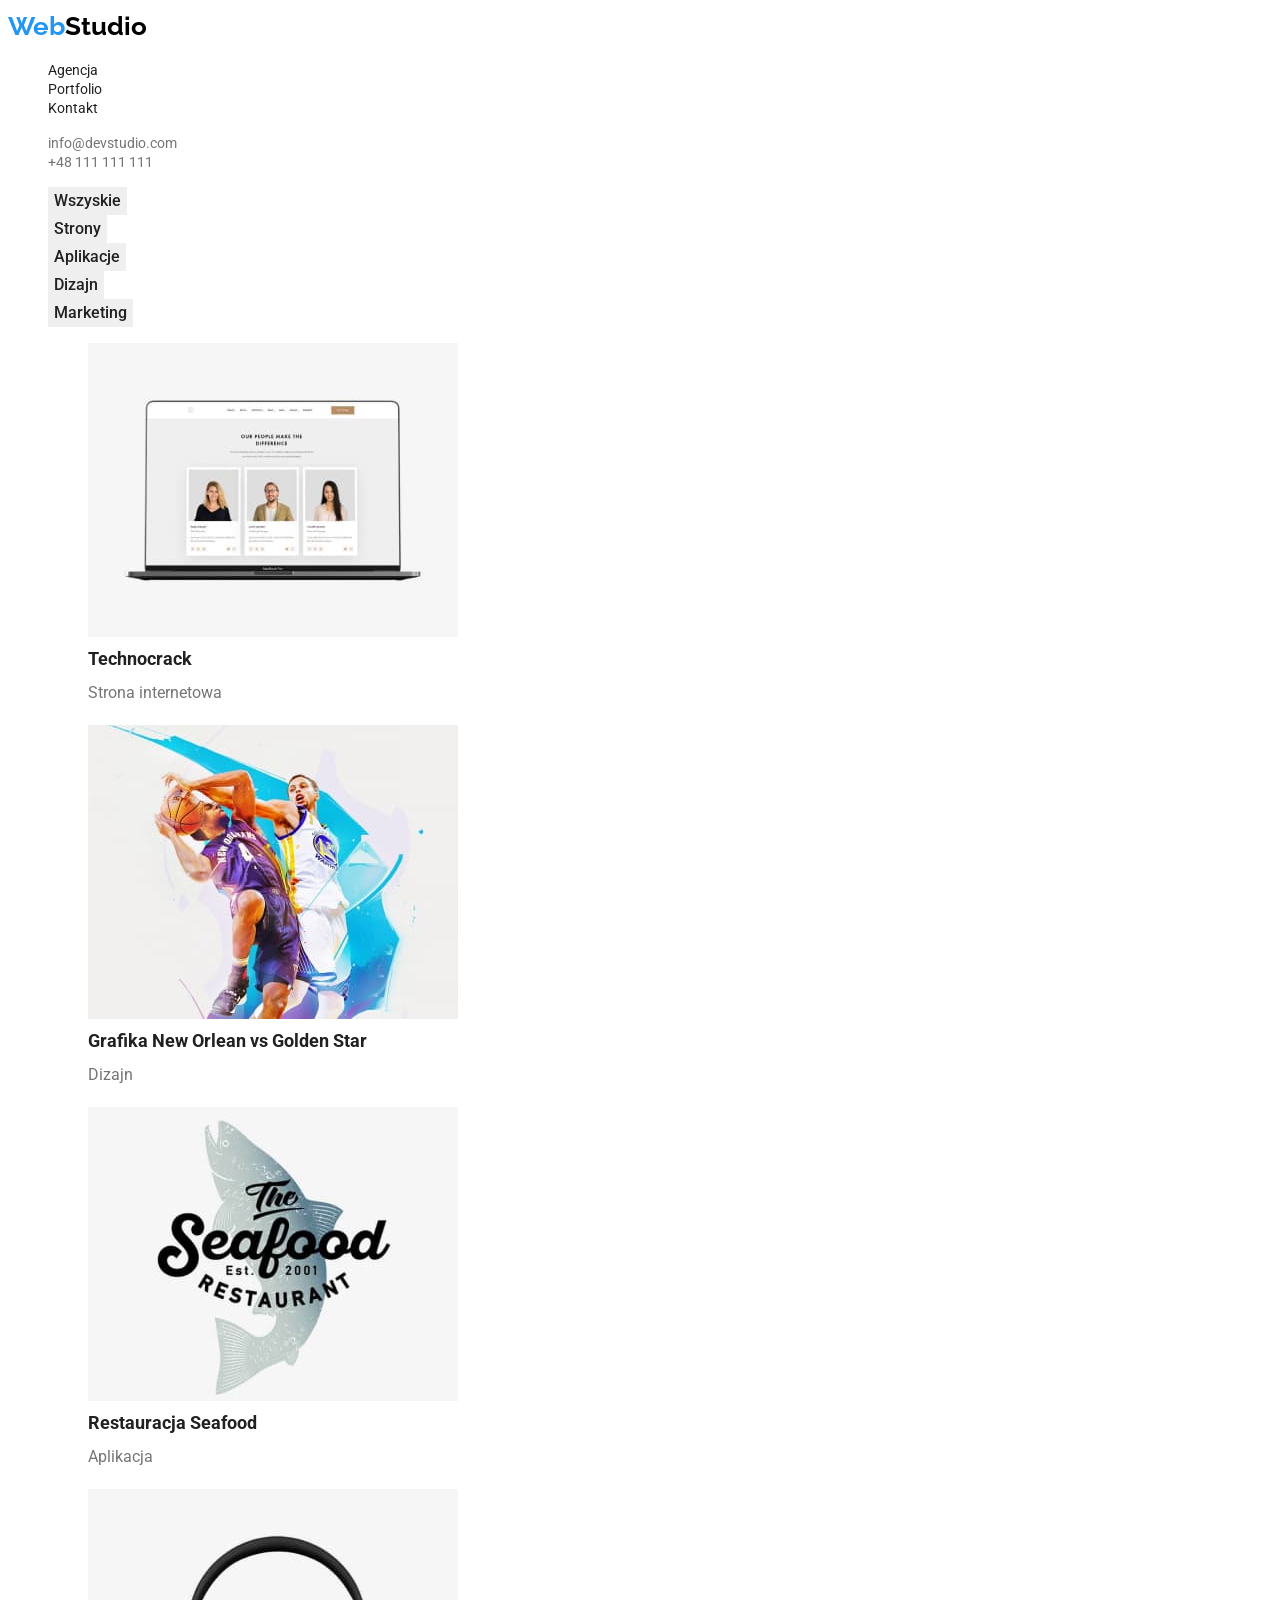
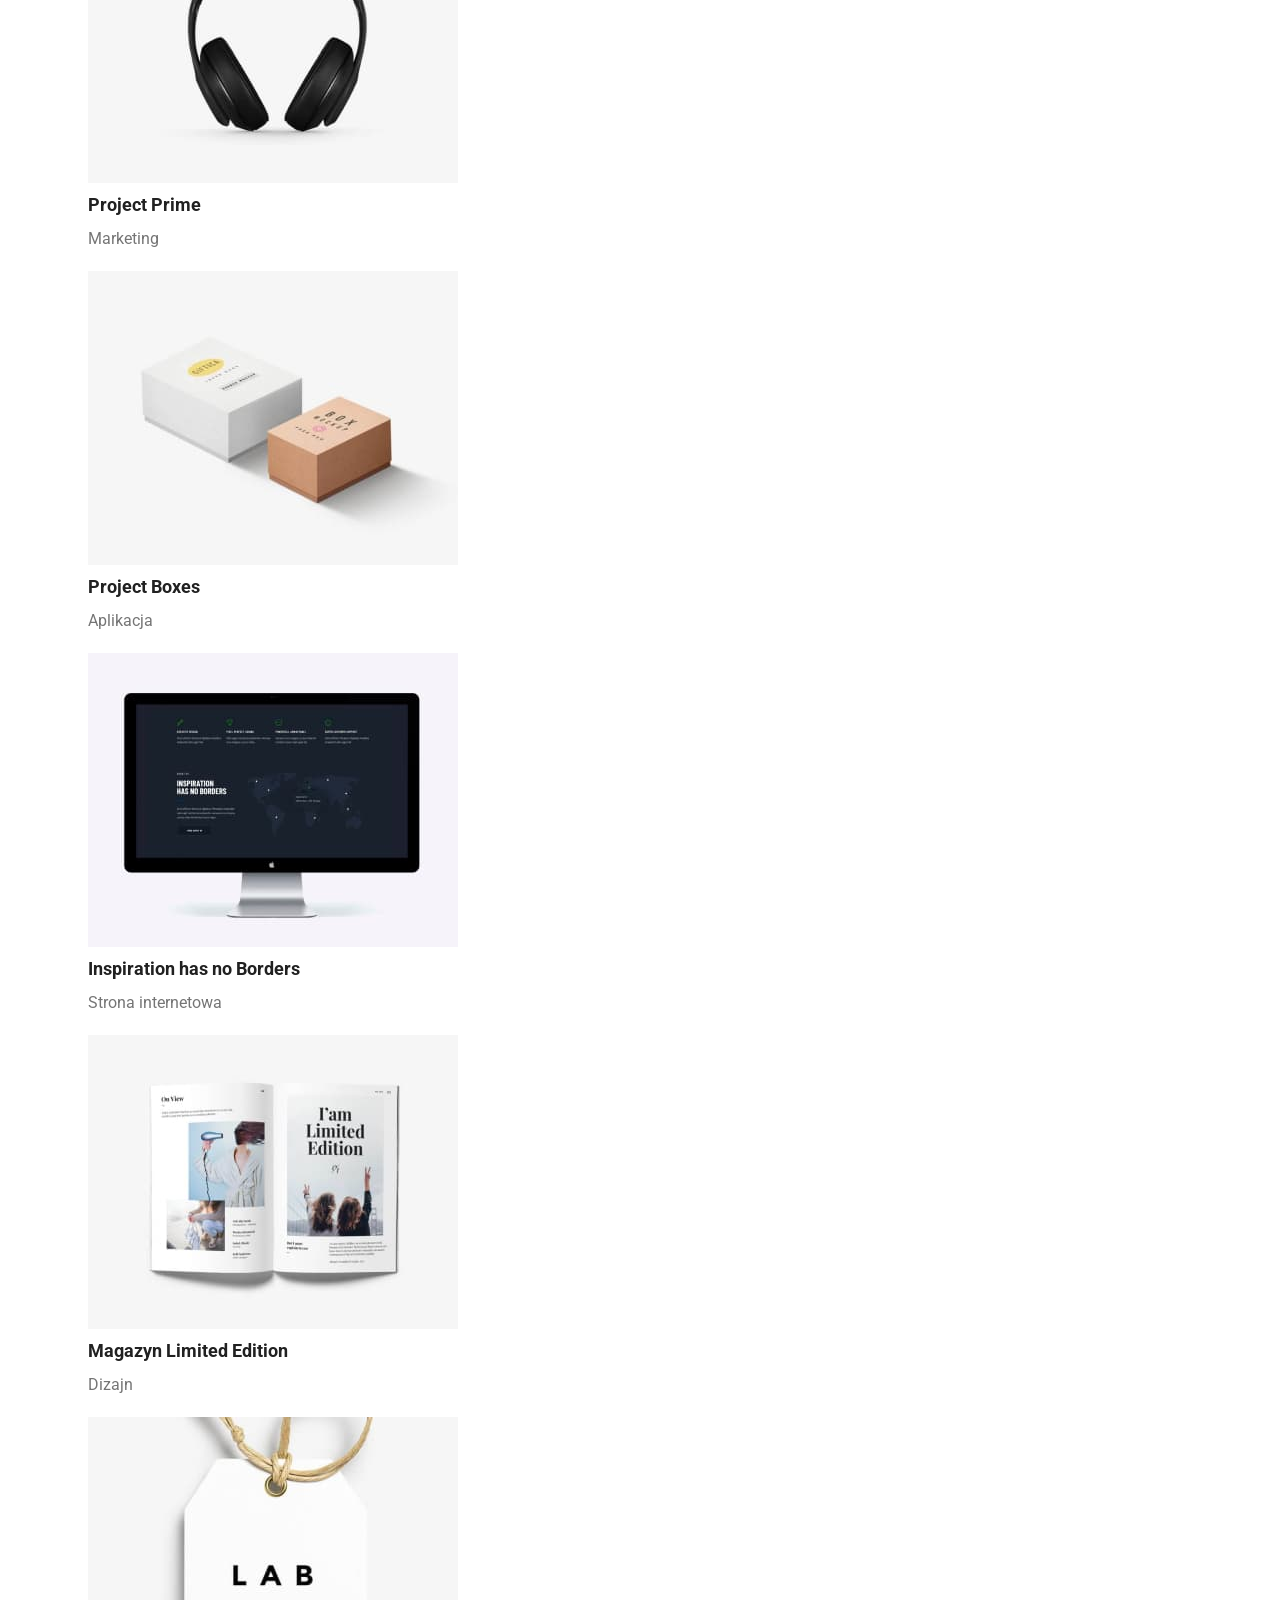
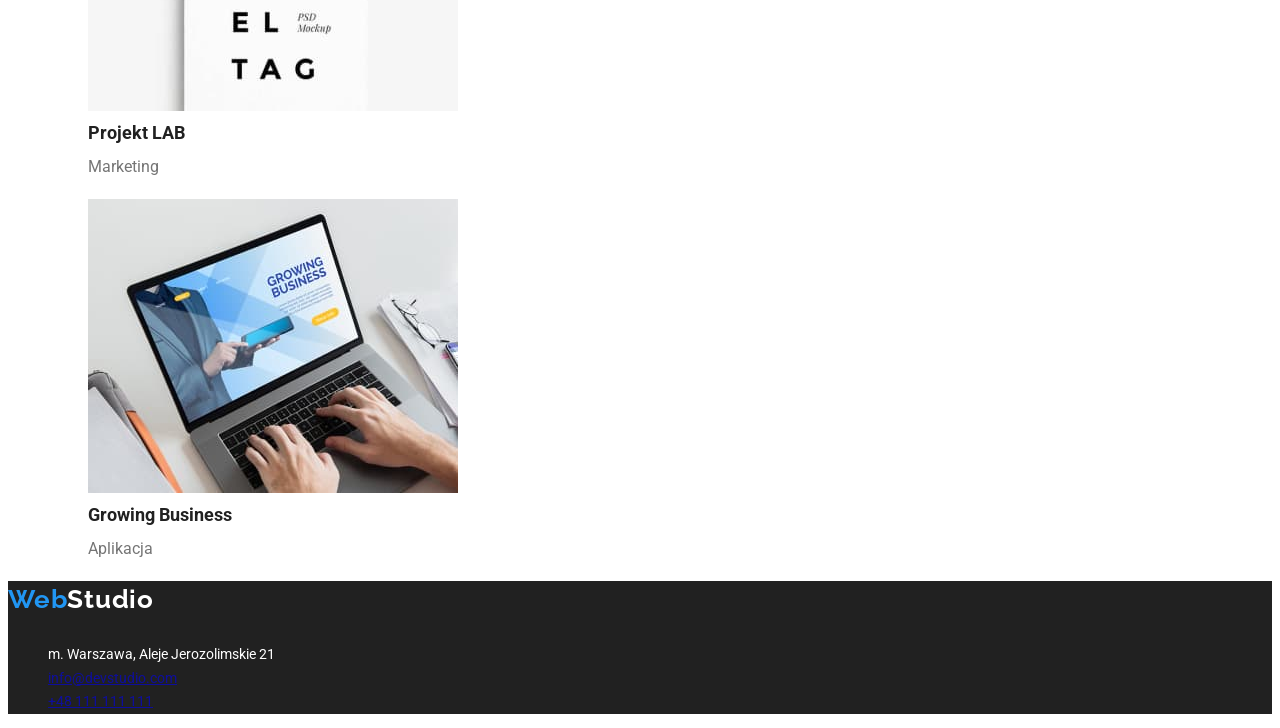
==== portfolio.html @ 60b4b353 "Reload13 link style.css" ====
<!DOCTYPE html>
<html lang="en">
<head>
    <meta charset="UTF-8">
    <meta http-equiv="X-UA-Compatible" content="IE=edge">
    <meta name="viewport" content="width=device-width, initial-scale=1.0">
    <title>Portfolio</title>
    <link rel="preconnect" href="https://fonts.googleapis.com" />
    <link rel="preconnect" href="https://fonts.gstatic.com" crossorigin />
    <link href="https://fonts.googleapis.com/css2?family=Raleway:wght@700&family=Roboto:wght@400;500;700;900&display=swap"
        rel="stylesheet"/>
    <link rel="stylesheet" href="css/styles.css" />
</head>
<body>
<header>
<a class="logo" href="/"><span class="web">Web</span>Studio</a>
<nav>
    <ul class="list">
        <li><a href="/index.html" class="navi">Agencja</a></li>
        <li><a href="/portfolio.html" class="navi">Portfolio</a></li>
        <li><a href="/kontakt" class="navi">Kontakt</a></li>
    </ul>
</nav>

<div>
    <ul class="list">
        <li><a class="contact" href="mailto:info@dvstudio.com">info@devstudio.com</a></li>
        <li><a class="contact" href="tel:+48111111111"> +48 111 111 111</a></li>
    </ul>
</div>
</header>
   

<main>

<ul class="list">
<li><button class="menu-button">Wszyskie</button></li>
<li><button class="menu-button">Strony</button></li>
<li><button class="menu-button">Aplikacje</button></li>
<li><button class="menu-button">Dizajn</button></li>
<li><button class="menu-button">Marketing</button></li>
</ul>

<ul class="list">
    <li>
<figure><img src="./images/website.jpg" alt="Technocrack" width="370" height="294" /><figcaption>
    <strong class="image-description">Technocrack</strong><br><span class="function">Strona internetowa</span>
</figcaption>
</figure>
</li>

<li>
    <figure><img src="./images/dizajn.jpg" alt="Grafika New Orlean vs Golden Star" width="370" height="294" />
        <figcaption>
            <strong class="image-description">Grafika New Orlean vs Golden Star</strong><br><span class="function">Dizajn</span>
        </figcaption>
    </figure>
    </li>

    <li>
        <figure><img src="./images/seafood.jpg" alt="Restauracja Seafood" width="370" height="294" />
        <figcaption>
            <strong class="image-description">Restauracja Seafood</strong><br><span
                class="function">Aplikacja</span>
        </figcaption>
        </figure>
    </li>


    <li>
        <figure><img src="./images/headphones.jpg" alt="Project Prime" width="370" height="294" />
            <figcaption>
                <strong class="image-description">Project Prime</strong><br><span class="function">Marketing</span>
            </figcaption>
        </figure>
    </li>

    <li>
        <figure><img src="./images/boxes.jpg" alt="Project Boxes" width="370" height="294" />
            <figcaption>
                <strong class="image-description">Project Boxes</strong><br><span class="function">Aplikacja</span>
            </figcaption>
        </figure>
    </li>

    <li>
        <figure><img src="./images/monitor.jpg" alt="Inspiration has no Borders" width="370" height="294" />
            <figcaption>
                <strong class="image-description">Inspiration has no Borders</strong><br><span class="function">Strona internetowa</span>
            </figcaption>
        </figure>
    </li>

    <li>
        <figure><img src="./images/book.jpg" alt="Magazyn Limited Edition" width="370" height="294" />
        <figcaption>
            <strong class="image-description">Magazyn Limited Edition</strong><br><span
                class="function">Dizajn</span>
        </figcaption>
        </figure>
    </li>

    <li>
        <figure><img src="./images/label.jpg" alt="Projekt LAB" width="370" height="294" />
            <figcaption>
                <strong class="image-description">Projekt LAB</strong><br><span
                    class="function">Marketing</span>
            </figcaption>
        </figure>
    </li>

    <li>
        <figure><img src="./images/business.jpg" alt="Growing Business" width="370" height="294" />
            <figcaption>
                <strong class="image-description">Growing Business</strong><br><span class="function">Aplikacja</span>

            </figcaption>
        </figure>
    </li>
</ul>
</main>

<footer class="footer">
    <a class="footer-logo" href="/"><span class="web">Web</span>Studio</a>
    <address class="address">
        <ul class="contact-list">
            <li><span class="warsow">m. Warszawa, Aleje Jerozolimskie 21</span></li>
            <li class="contact-link"><a href="mailto:info@devstudio.com">info@devstudio.com</a></li>
            <li class="contact-link"><a href="tel:+48111111111">+48 111 111 111</a></li>
        </ul>
    </address>
</footer>
</body>
</html>
---- css/styles.css ----
:root {
--background-color: #FFFFFF;
--color: #212121;
--hover-color: #2196f3;
}

body {
background-color: var(--background-color);
font-family: 'Raleway', sans-serif;
font-family: 'Roboto', sans-serif;
color: var(--color);
}

.logo {font-family: 'Raleway', sans-serif;
font-weight: 700;
text-decoration: none;
color: #000000;
font-size: 26px;
line-height: 1.4;
}

.web {
  color: var(--hover-color);
}

.list {
  list-style-type: none;
}

.navi {
  text-decoration: none;
  color: var(--color);
  font-size: 14px;
  line-height: 1.17;
}

.navi:hover {
  color: var(--hover-color);
}
.navi:focus {
  color: var(--hover-color);
}
.contact {
  text-decoration: none;
  color:#757575;
  font-size: 14px;
  line-height: 1.17;
}

.contact:hover,
.contact:focus {
  color: var(--hover-color);
}

.box {
  background-color: #2F303A;
  }
.header-text {
  font-weight: 900;
  color:#FFFFFF;
  line-height: 60px;
  font-size: 44px;

}
.main-button {
  background-color: #2196f3;
  color: #FFFFFF;
  font-weight: 700;
  font-size: 16px;
  line-height: 1.87;
  cursor: pointer;
  font-family: 'Roboto', sans-serif;
  border: none;
}
.main-buttion:hover {
background-color: #e5e5e5;
color: var(--hover-color);
}
.person-name {
  color: var(--color);
  font-size: 16px;
  font-weight: 500;
  line-height: 1.17;
}
.function {
  color: #757575;
  font-size: 16px;
  line-height: 2;
}

.text {
font-size: 14px;
color: #757575;
line-height: 24px;

}
.size-small {
  font-weight: 700;
  font-size: 14px;
  line-height: 16px;
  text-transform: uppercase;
}
.size-medium {
  font-weight: 700;
  color: var(--color);
  font-size: 36px;
  line-height: 1.17;
}
.team {
  background-color: #F5F4FA;
}
.footer {
  background-color: #212121;
  color: #FFFFFF;
  text-decoration: none;
}
.footer-logo {
    font-family: 'Raleway', sans-serif;
    font-weight: 700;
    text-decoration: none;
    color: var(--white);
    font-size: 26px;
    line-height: 1.4;
    letter-spacing: 0.03em;
    margin-bottom: 20px;
}
.address {
  font-style: inherit;
  padding-top: 11px;
  letter-spacing: 0, 03em;
  line-height: 24px;
}

.warsow {
  font-style: normal;
}

.menu-button {
    font-family: 'Roboto', sans-serif;
    font-style: normal;
    font-weight: 500;
    font-size: 16px;
    line-height: 26px;
    border: none;
    cursor: pointer;
    color:#212121;
    background-color: E5E5E5;
}

.menu-button:hover,
.menu-button:focus {
  background-color: #2196f3;
  color:#FFFFFF;
  border: none;
}


.contact-link {
  text-decoration: none;
  font-family: 'Roboto', sans-serif;
  font-style: normal;
  color: #FFFFFF;
  filter: opacity(60%)
}

.contact-link:hover,
.contact-link:focus {
  color: var(--hover-color);
}

.contact-list {
  list-style-type: none;
  font-size: 14px;
  line-height: 1.7;
}
.image-description {
  font-size: 18px;
  font-weight: 700;
  color: var(--color);
  line-height: 2;
}
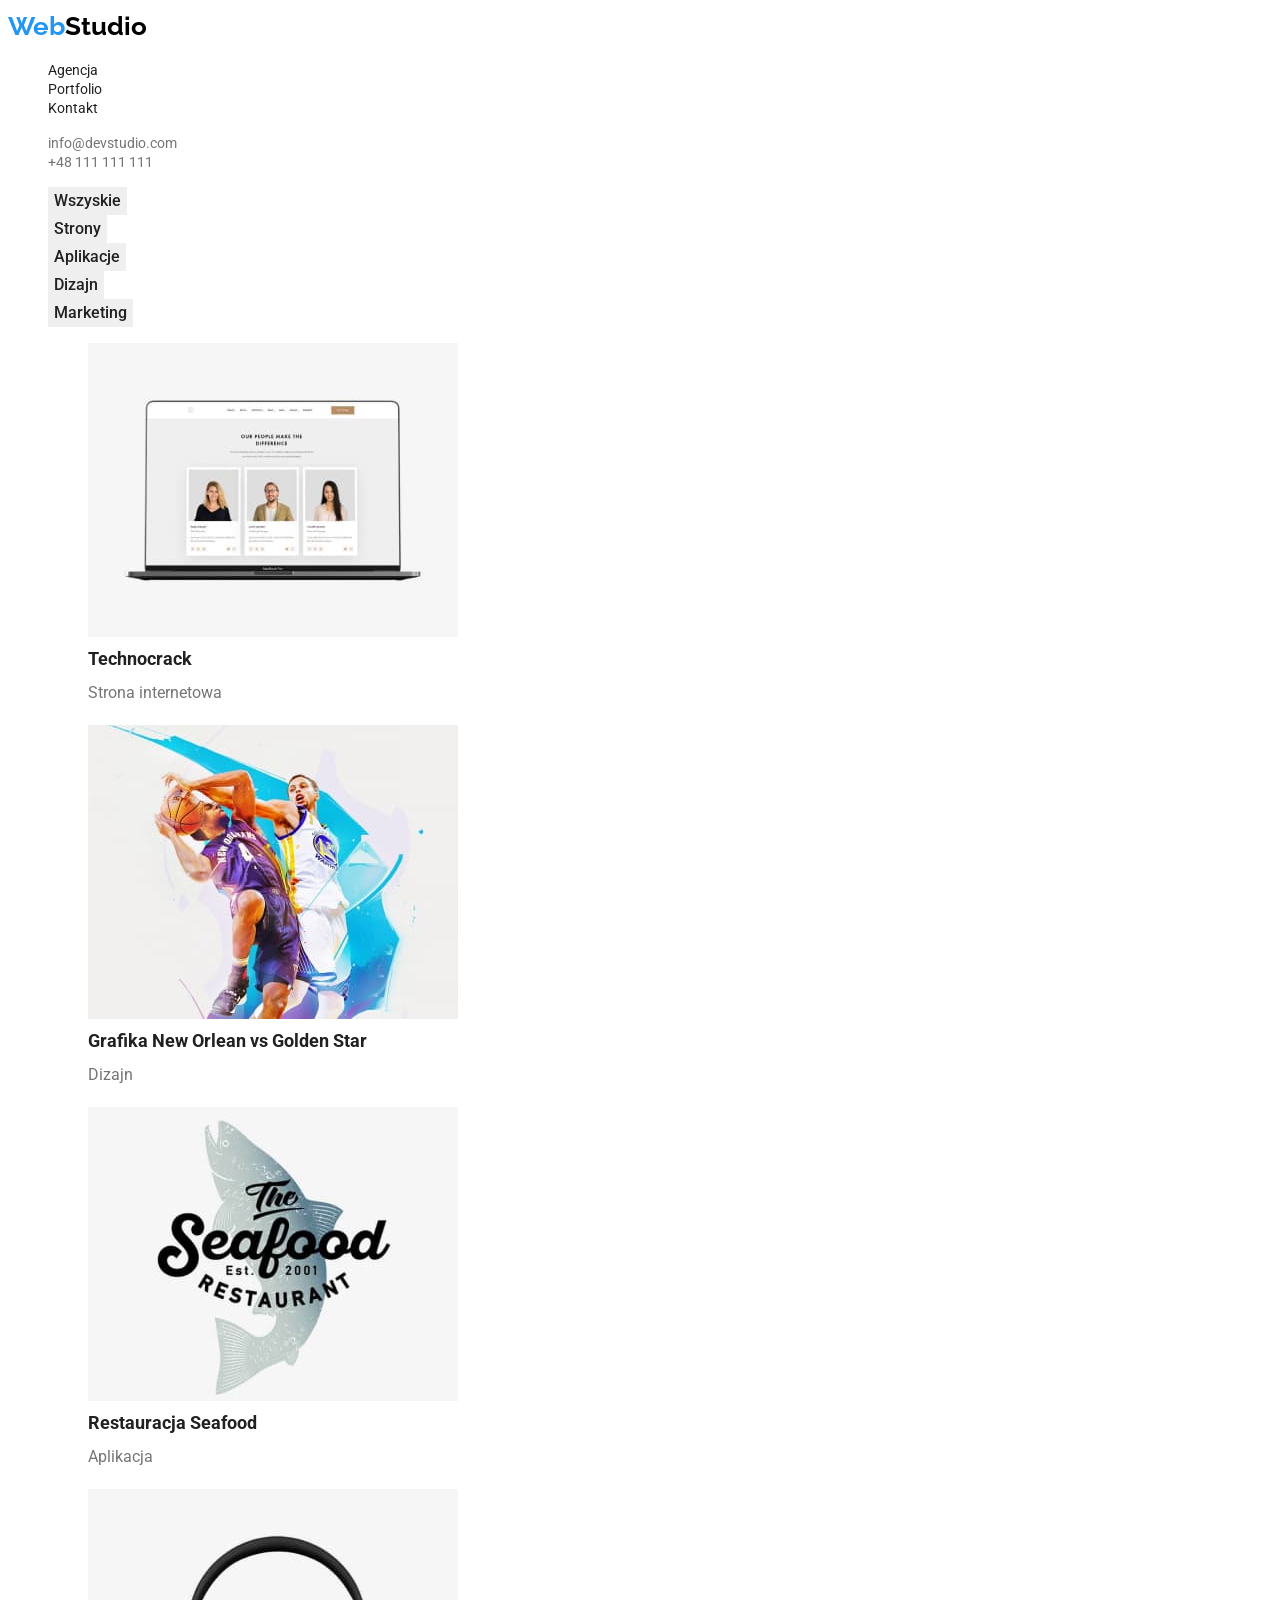
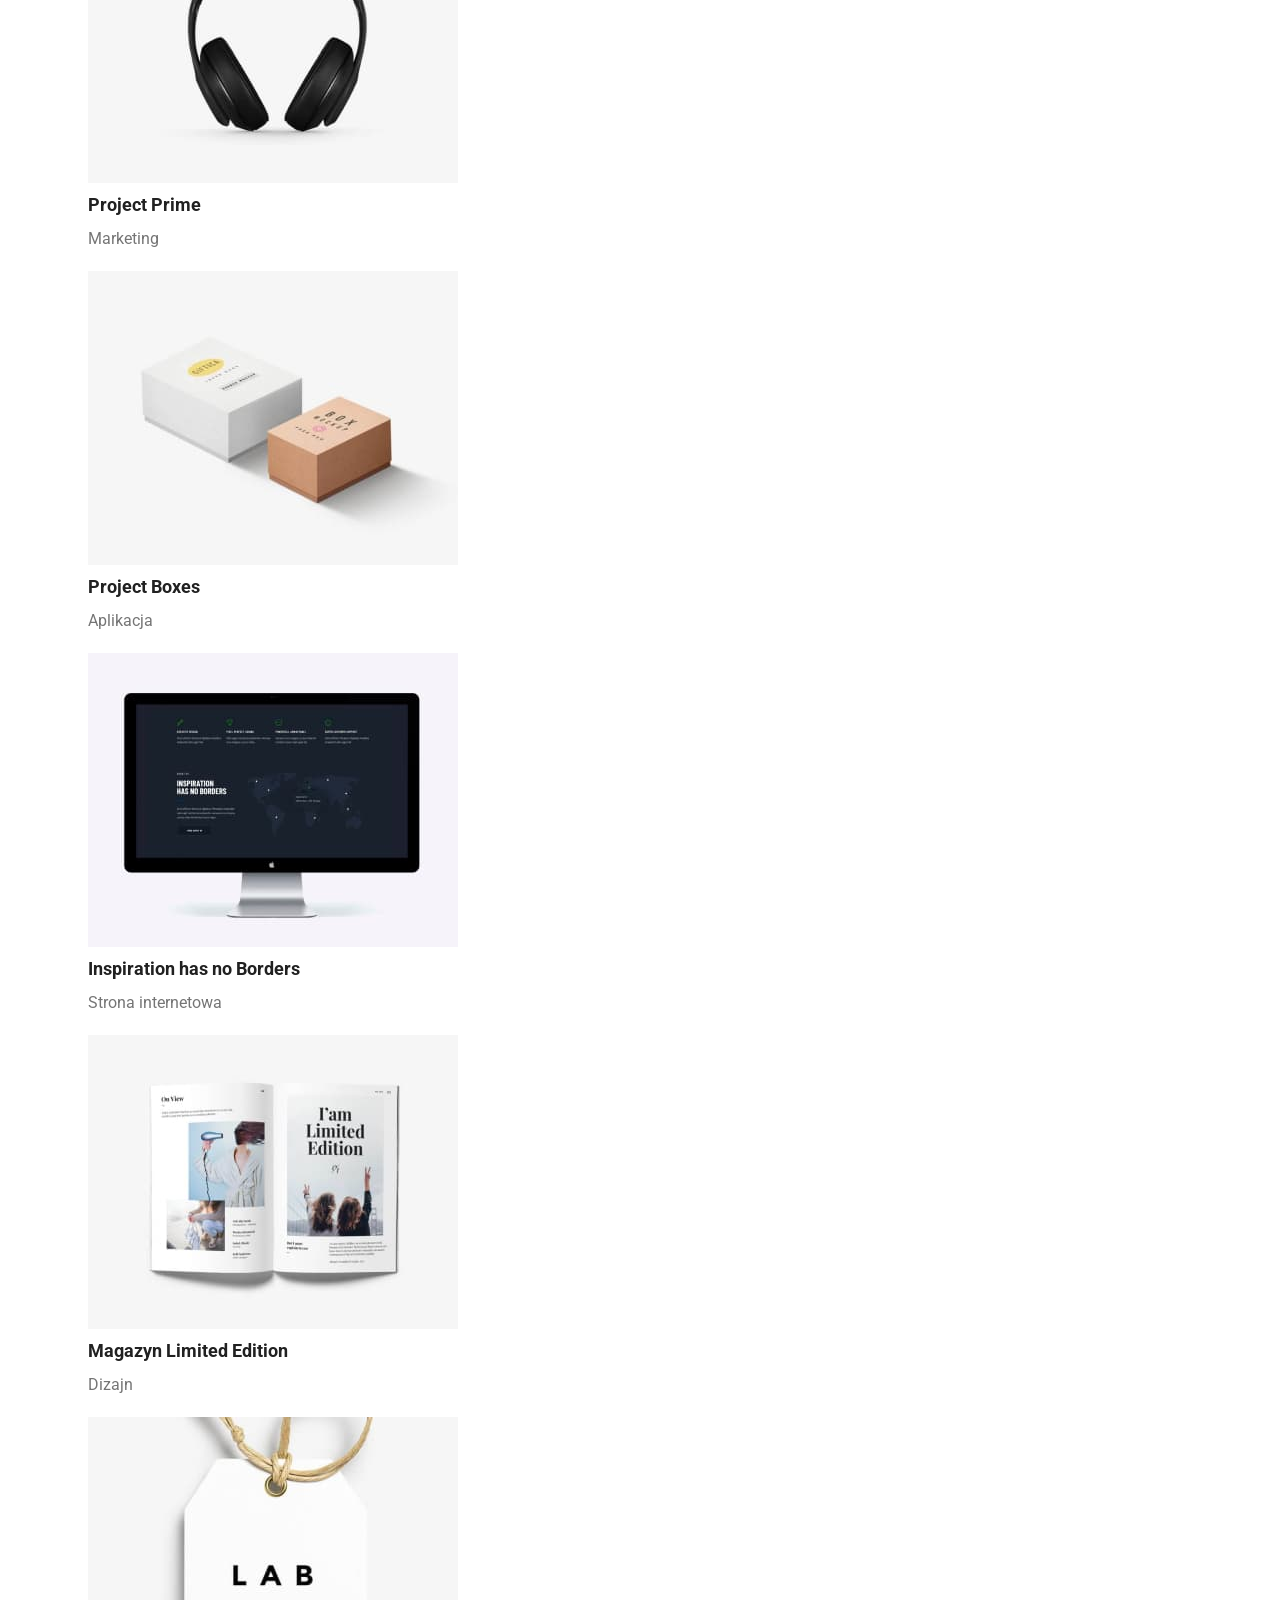
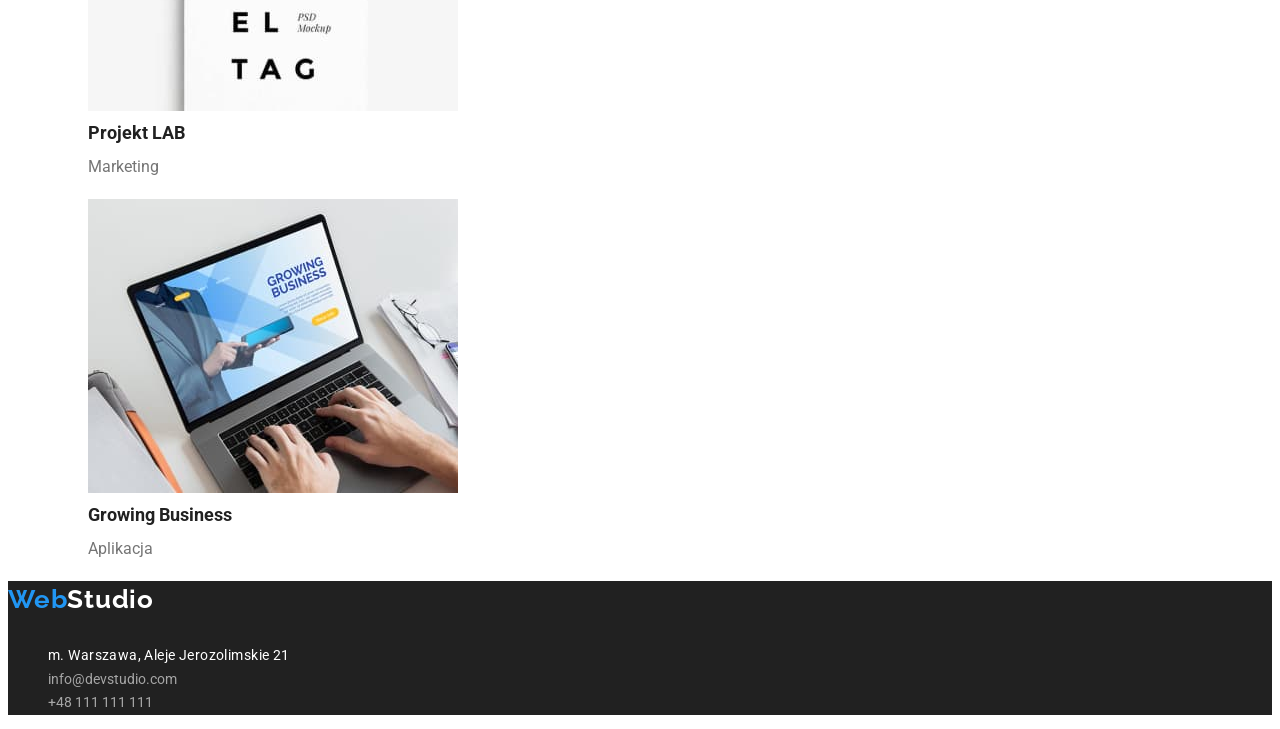
==== commit 7de26f9a: "Footer color/link color/link" ====
--- a/portfolio.html
+++ b/portfolio.html
@@ -124,9 +124,16 @@
     <a class="footer-logo" href="/"><span class="web">Web</span>Studio</a>
     <address class="address">
         <ul class="contact-list">
-            <li><span class="warsow">m. Warszawa, Aleje Jerozolimskie 21</span></li>
-            <li class="contact-link"><a href="mailto:info@devstudio.com">info@devstudio.com</a></li>
-            <li class="contact-link"><a href="tel:+48111111111">+48 111 111 111</a></li>
+            <li>
+                <span class="warsow">m. Warszawa, Aleje Jerozolimskie 21</span>
+            </li>
+            <li>
+                <a class="contact-link" href="mailto:info@devstudio.com">info@devstudio.com</a>
+            </li>
+
+            <li>
+                <a class="contact-link" href="tel:+48111111111">+48 111 111 111</a>
+            </li>
         </ul>
     </address>
 </footer>
--- a/css/styles.css
+++ b/css/styles.css
@@ -11,7 +11,8 @@
 color: var(--color);
 }
 
-.logo {font-family: 'Raleway', sans-serif;
+.logo {
+font-family: 'Raleway', sans-serif;
 font-weight: 700;
 text-decoration: none;
 color: #000000;
@@ -133,6 +134,13 @@
 
 .warsow {
   font-style: normal;
+  font-family: 'Roboto';
+    font-style: normal;
+    font-weight: 400;
+    font-size: 14px;
+    line-height: 24px;
+    letter-spacing: 0.03em;  
+    color: #FFFFFF;
 }
 
 .menu-button {
@@ -154,20 +162,13 @@
   border: none;
 }
 
-
 .contact-link {
   text-decoration: none;
   font-family: 'Roboto', sans-serif;
   font-style: normal;
-  color: #FFFFFF;
-  filter: opacity(60%)
+  color: rgba(255, 255, 255, 0.6);
+  
 }
-
-.contact-link:hover,
-.contact-link:focus {
-  color: var(--hover-color);
-}
-
 .contact-list {
   list-style-type: none;
   font-size: 14px;
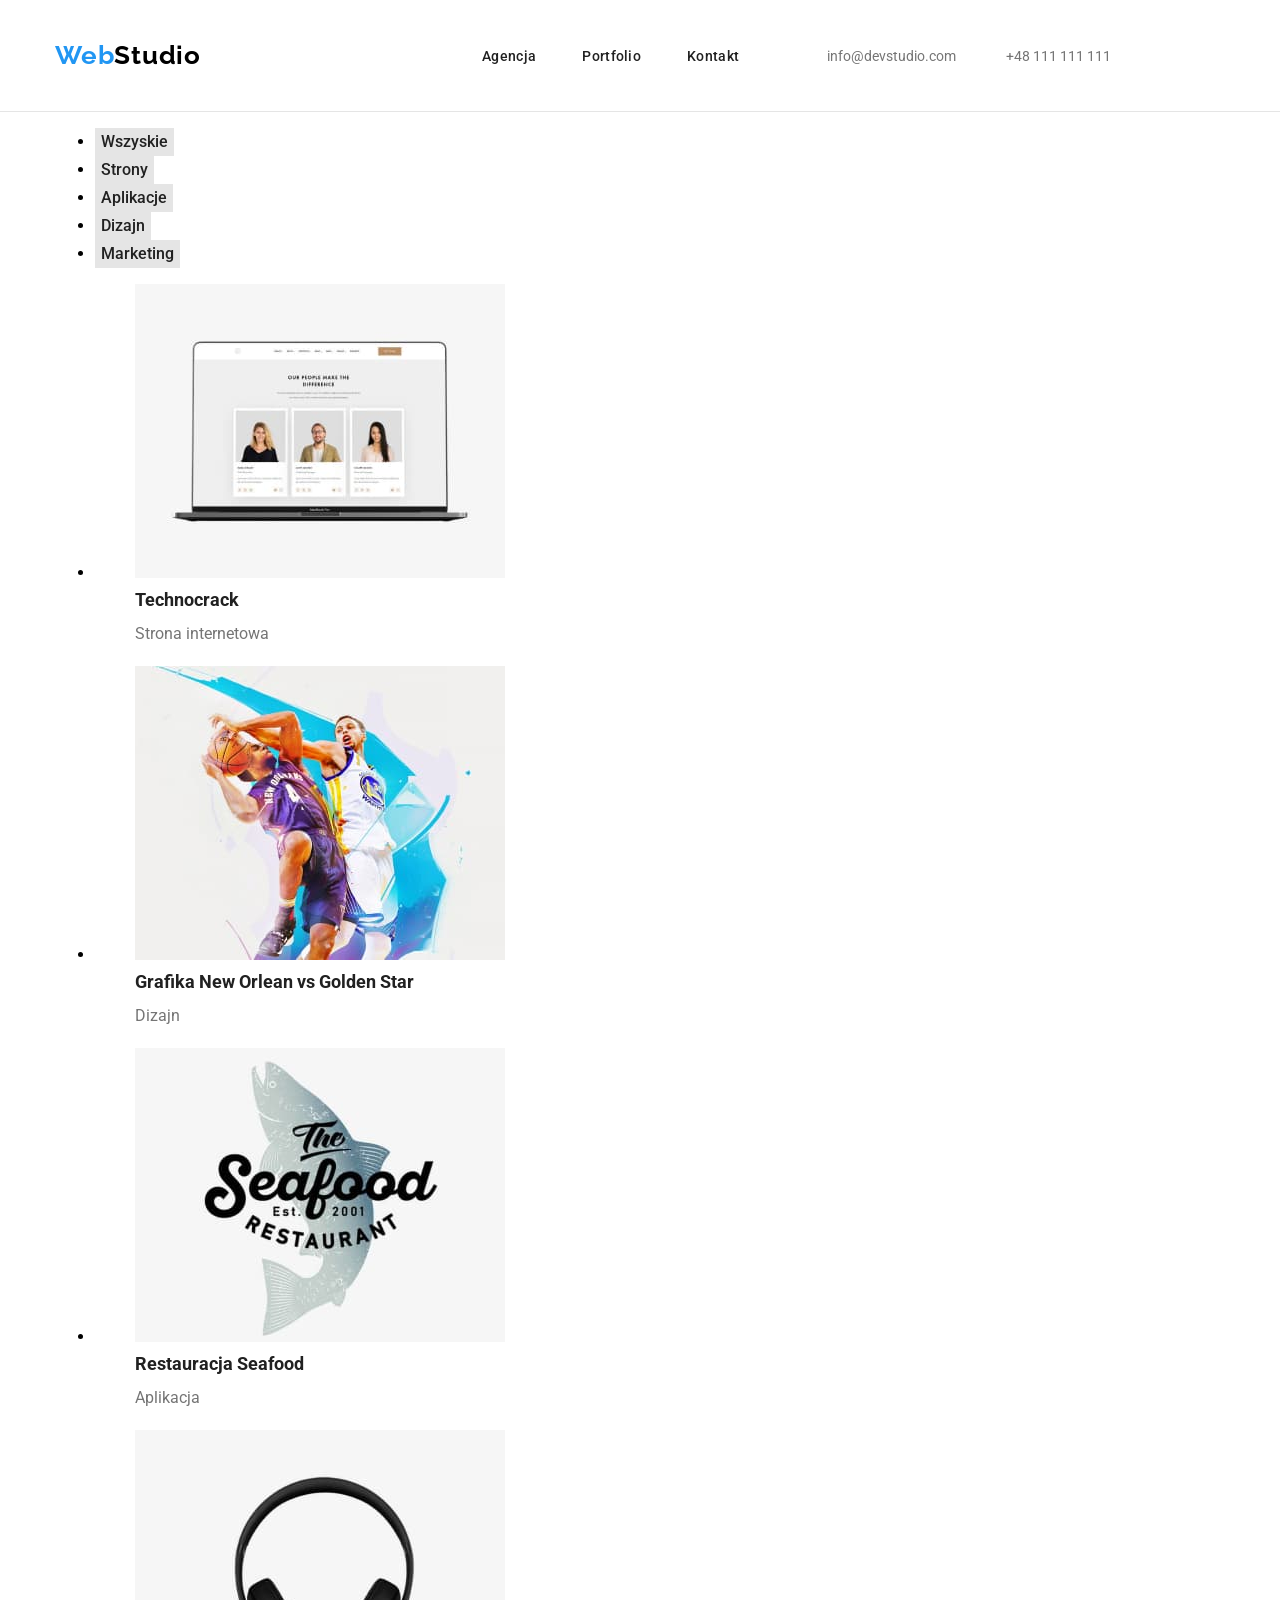
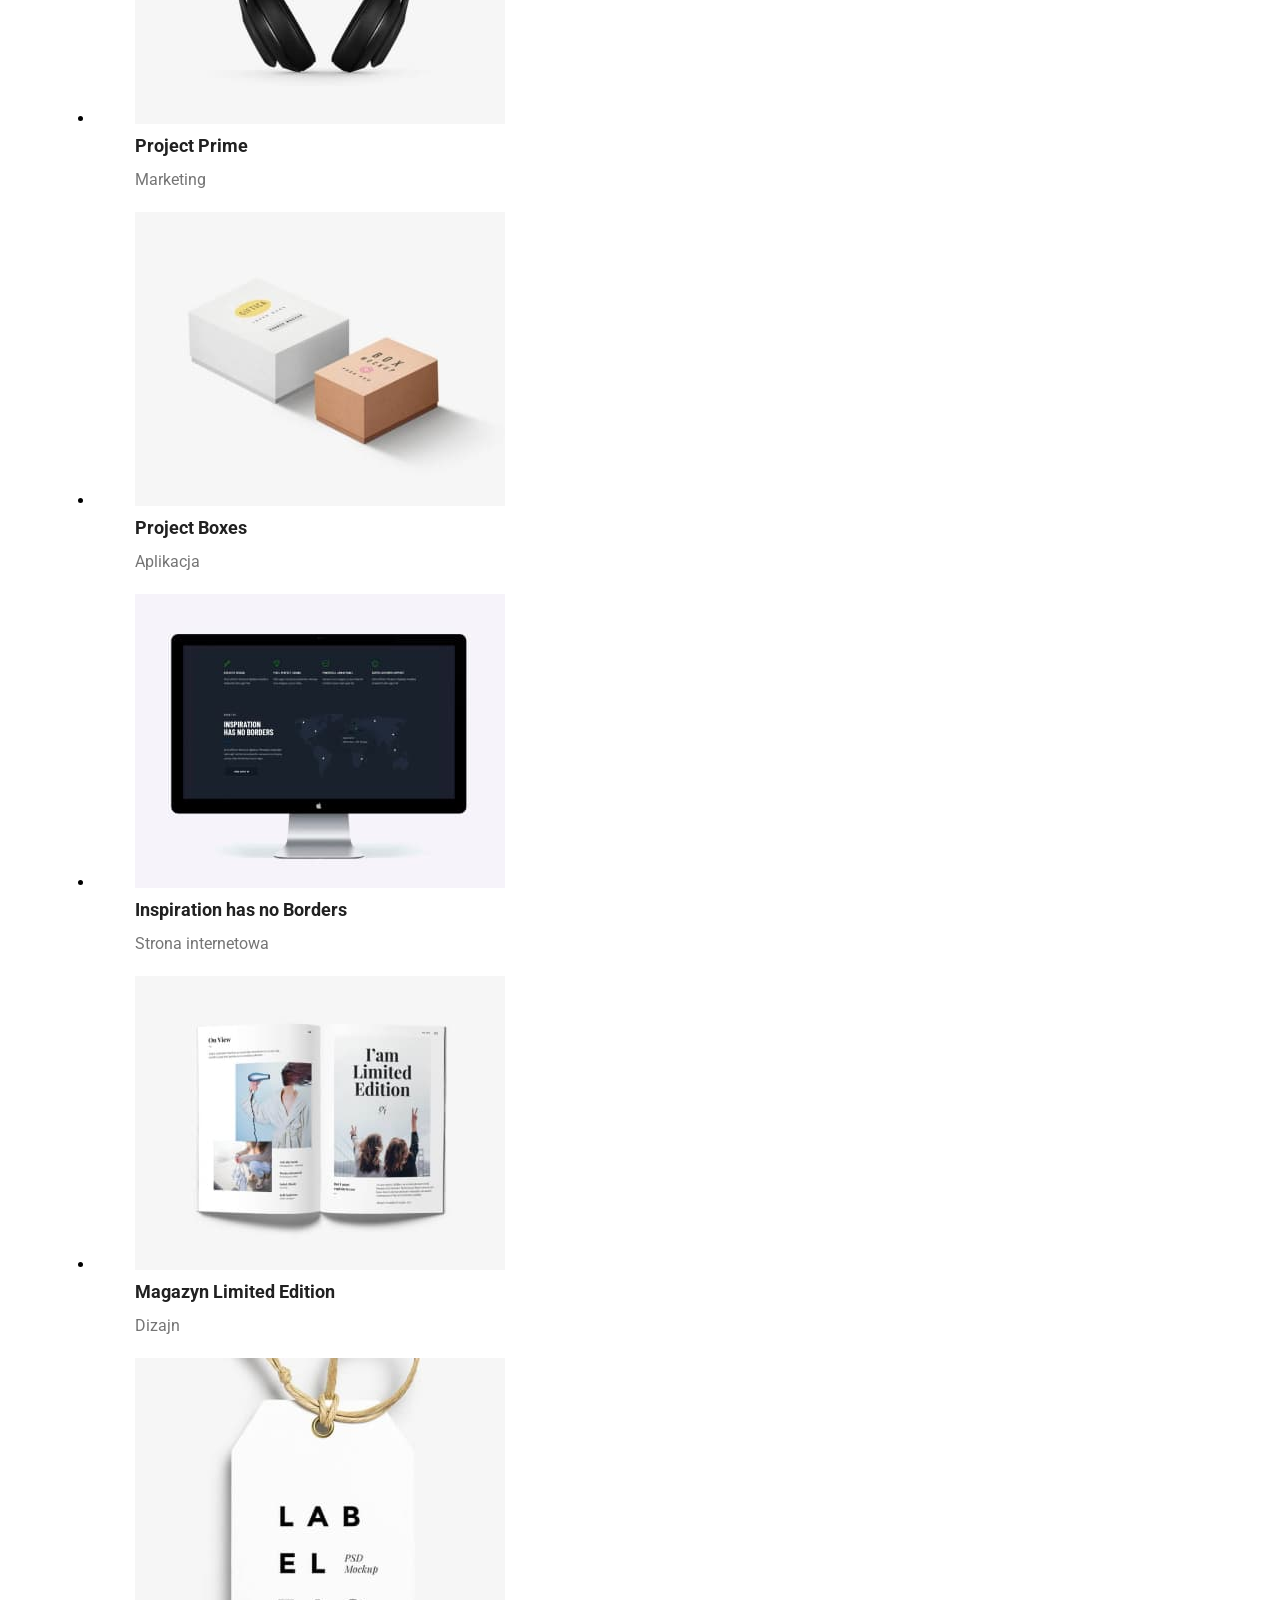
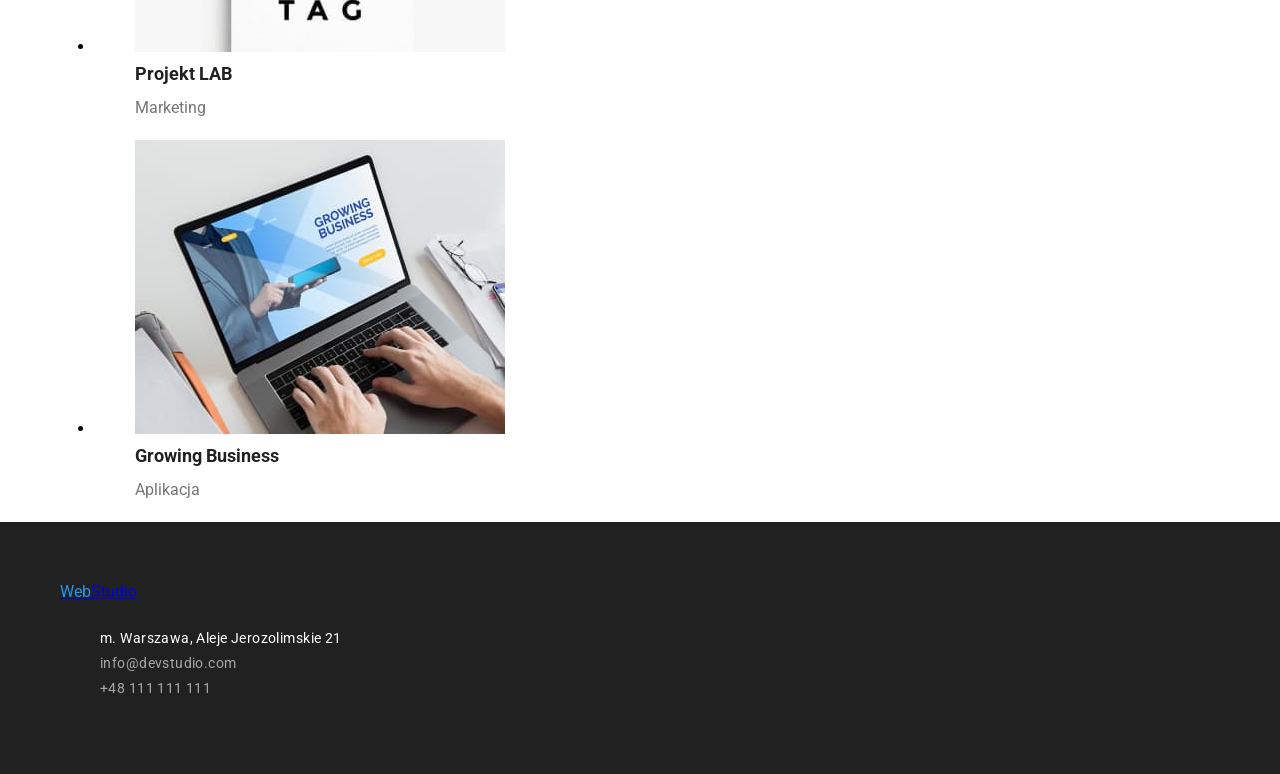
==== commit a4b4255c: "edit portfolio" ====
--- a/portfolio.html
+++ b/portfolio.html
@@ -1,141 +1,235 @@
 <!DOCTYPE html>
 <html lang="en">
-<head>
-    <meta charset="UTF-8">
-    <meta http-equiv="X-UA-Compatible" content="IE=edge">
-    <meta name="viewport" content="width=device-width, initial-scale=1.0">
+  <head>
+    <meta charset="UTF-8" />
+    <meta http-equiv="X-UA-Compatible" content="IE=edge" />
+    <meta name="viewport" content="width=device-width, initial-scale=1.0" />
     <title>Portfolio</title>
     <link rel="preconnect" href="https://fonts.googleapis.com" />
     <link rel="preconnect" href="https://fonts.gstatic.com" crossorigin />
-    <link href="https://fonts.googleapis.com/css2?family=Raleway:wght@700&family=Roboto:wght@400;500;700;900&display=swap"
-        rel="stylesheet"/>
+    <link
+      href="https://fonts.googleapis.com/css2?family=Raleway:wght@700&family=Roboto:wght@400;500;700;900&display=swap"
+      rel="stylesheet"
+    />
     <link rel="stylesheet" href="css/styles.css" />
-</head>
-<body>
-<header>
-<a class="logo" href="/"><span class="web">Web</span>Studio</a>
-<nav>
-    <ul class="list">
-        <li><a href="/index.html" class="navi">Agencja</a></li>
-        <li><a href="/portfolio.html" class="navi">Portfolio</a></li>
-        <li><a href="/kontakt" class="navi">Kontakt</a></li>
-    </ul>
-</nav>
-
-<div>
-    <ul class="list">
-        <li><a class="contact" href="mailto:info@dvstudio.com">info@devstudio.com</a></li>
-        <li><a class="contact" href="tel:+48111111111"> +48 111 111 111</a></li>
-    </ul>
-</div>
-</header>
-   
-
-<main>
-
-<ul class="list">
-<li><button class="menu-button">Wszyskie</button></li>
-<li><button class="menu-button">Strony</button></li>
-<li><button class="menu-button">Aplikacje</button></li>
-<li><button class="menu-button">Dizajn</button></li>
-<li><button class="menu-button">Marketing</button></li>
-</ul>
-
-<ul class="list">
-    <li>
-<figure><img src="./images/website.jpg" alt="Technocrack" width="370" height="294" /><figcaption>
-    <strong class="image-description">Technocrack</strong><br><span class="function">Strona internetowa</span>
-</figcaption>
-</figure>
-</li>
-
-<li>
-    <figure><img src="./images/dizajn.jpg" alt="Grafika New Orlean vs Golden Star" width="370" height="294" />
-        <figcaption>
-            <strong class="image-description">Grafika New Orlean vs Golden Star</strong><br><span class="function">Dizajn</span>
-        </figcaption>
-    </figure>
-    </li>
-
-    <li>
-        <figure><img src="./images/seafood.jpg" alt="Restauracja Seafood" width="370" height="294" />
-        <figcaption>
-            <strong class="image-description">Restauracja Seafood</strong><br><span
-                class="function">Aplikacja</span>
-        </figcaption>
-        </figure>
-    </li>
-
-
-    <li>
-        <figure><img src="./images/headphones.jpg" alt="Project Prime" width="370" height="294" />
-            <figcaption>
-                <strong class="image-description">Project Prime</strong><br><span class="function">Marketing</span>
-            </figcaption>
-        </figure>
-    </li>
-
-    <li>
-        <figure><img src="./images/boxes.jpg" alt="Project Boxes" width="370" height="294" />
-            <figcaption>
-                <strong class="image-description">Project Boxes</strong><br><span class="function">Aplikacja</span>
-            </figcaption>
-        </figure>
-    </li>
-
-    <li>
-        <figure><img src="./images/monitor.jpg" alt="Inspiration has no Borders" width="370" height="294" />
-            <figcaption>
-                <strong class="image-description">Inspiration has no Borders</strong><br><span class="function">Strona internetowa</span>
-            </figcaption>
-        </figure>
-    </li>
-
-    <li>
-        <figure><img src="./images/book.jpg" alt="Magazyn Limited Edition" width="370" height="294" />
-        <figcaption>
-            <strong class="image-description">Magazyn Limited Edition</strong><br><span
-                class="function">Dizajn</span>
-        </figcaption>
-        </figure>
-    </li>
-
-    <li>
-        <figure><img src="./images/label.jpg" alt="Projekt LAB" width="370" height="294" />
-            <figcaption>
-                <strong class="image-description">Projekt LAB</strong><br><span
-                    class="function">Marketing</span>
-            </figcaption>
-        </figure>
-    </li>
-
-    <li>
-        <figure><img src="./images/business.jpg" alt="Growing Business" width="370" height="294" />
-            <figcaption>
-                <strong class="image-description">Growing Business</strong><br><span class="function">Aplikacja</span>
-
-            </figcaption>
-        </figure>
-    </li>
-</ul>
-</main>
-
-<footer class="footer">
-    <a class="footer-logo" href="/"><span class="web">Web</span>Studio</a>
-    <address class="address">
+  </head>
+  <body>
+    <header class="header">
+      <div class="container">
+        <a href="/" class="logo"><span class="web">Web</span>Studio</a>
+        <nav class="navigation">
+          <ul class="navigation-list">
+            <li class="navigation-list-item">
+              <a href="index.html" class="navigation-link">Agencja</a>
+            </li>
+            <li class="navigation-list-item">
+              <a href="portfolio.html" class="navigation-link">Portfolio</a>
+            </li>
+            <li class="navigation-list-item">
+              <a href="/" class="navigation-link">Kontakt</a>
+            </li>
+          </ul>
+        </nav>
+
+        <div>
+          <ul class="kontakt-list">
+            <li class="kontakt-list-item">
+              <a class="kontakt" href="mailto:info@dvstudio.com"
+                >info@devstudio.com</a
+              >
+            </li>
+            <li class="kontakt-list-item">
+              <a class="kontakt" href="tel:+48111111111"> +48 111 111 111</a>
+            </li>
+          </ul>
+        </div>
+      </div>
+    </header>
+
+    <main>
+      <div class="container">
+        <ul class="botton-list">
+          <li class="botton-list-item">
+            <button class="menu-button" type="button">Wszyskie</button>
+          </li>
+          <li class="botton-list-item">
+            <button class="menu-button" type="button">Strony</button>
+          </li>
+          <li class="botton-list-item">
+            <button class="menu-button" type="button">Aplikacje</button>
+          </li>
+          <li class="botton-list-item">
+            <button class="menu-button" type="button">Dizajn</button>
+          </li>
+          <li class="botton-list-item">
+            <button class="menu-button" type="button">Marketing</button>
+          </li>
+        </ul>
+      </div>
+
+      <section class="container">
+        <ul class="Function-list">
+          <li>
+            <figure>
+              <img
+                src="./images/website.jpg"
+                alt="Technocrack"
+                width="370"
+                height="294"
+              />
+              <figcaption>
+                <strong class="image-description">Technocrack</strong
+                ><br /><span class="function">Strona internetowa</span>
+              </figcaption>
+            </figure>
+          </li>
+
+          <li>
+            <figure>
+              <img
+                src="./images/dizajn.jpg"
+                alt="Grafika New Orlean vs Golden Star"
+                width="370"
+                height="294"
+              />
+              <figcaption>
+                <strong class="image-description"
+                  >Grafika New Orlean vs Golden Star</strong
+                ><br /><span class="function">Dizajn</span>
+              </figcaption>
+            </figure>
+          </li>
+
+          <li>
+            <figure>
+              <img
+                src="./images/seafood.jpg"
+                alt="Restauracja Seafood"
+                width="370"
+                height="294"
+              />
+              <figcaption>
+                <strong class="image-description">Restauracja Seafood</strong
+                ><br /><span class="function">Aplikacja</span>
+              </figcaption>
+            </figure>
+          </li>
+
+          <li>
+            <figure>
+              <img
+                src="./images/headphones.jpg"
+                alt="Project Prime"
+                width="370"
+                height="294"
+              />
+              <figcaption>
+                <strong class="image-description">Project Prime</strong
+                ><br /><span class="function">Marketing</span>
+              </figcaption>
+            </figure>
+          </li>
+
+          <li>
+            <figure>
+              <img
+                src="./images/boxes.jpg"
+                alt="Project Boxes"
+                width="370"
+                height="294"
+              />
+              <figcaption>
+                <strong class="image-description">Project Boxes</strong
+                ><br /><span class="function">Aplikacja</span>
+              </figcaption>
+            </figure>
+          </li>
+
+          <li>
+            <figure>
+              <img
+                src="./images/monitor.jpg"
+                alt="Inspiration has no Borders"
+                width="370"
+                height="294"
+              />
+              <figcaption>
+                <strong class="image-description"
+                  >Inspiration has no Borders</strong
+                ><br /><span class="function">Strona internetowa</span>
+              </figcaption>
+            </figure>
+          </li>
+
+          <li>
+            <figure>
+              <img
+                src="./images/book.jpg"
+                alt="Magazyn Limited Edition"
+                width="370"
+                height="294"
+              />
+              <figcaption>
+                <strong class="image-description"
+                  >Magazyn Limited Edition</strong
+                ><br /><span class="function">Dizajn</span>
+              </figcaption>
+            </figure>
+          </li>
+
+          <li>
+            <figure>
+              <img
+                src="./images/label.jpg"
+                alt="Projekt LAB"
+                width="370"
+                height="294"
+              />
+              <figcaption>
+                <strong class="image-description">Projekt LAB</strong
+                ><br /><span class="function">Marketing</span>
+              </figcaption>
+            </figure>
+          </li>
+
+          <li>
+            <figure>
+              <img
+                src="./images/business.jpg"
+                alt="Growing Business"
+                width="370"
+                height="294"
+              />
+              <figcaption>
+                <strong class="image-description">Growing Business</strong
+                ><br /><span class="function">Aplikacja</span>
+              </figcaption>
+            </figure>
+          </li>
+        </ul>
+      </section>
+    </main>
+
+    <footer class="footer">
+      <a class="footer-logo" href="index.html"
+        ><span class="web">Web</span>Studio</a
+      >
+      <address class="address">
         <ul class="contact-list">
-            <li>
-                <span class="warsow">m. Warszawa, Aleje Jerozolimskie 21</span>
-            </li>
-            <li>
-                <a class="contact-link" href="mailto:info@devstudio.com">info@devstudio.com</a>
-            </li>
-
-            <li>
-                <a class="contact-link" href="tel:+48111111111">+48 111 111 111</a>
-            </li>
+          <li>
+            <span class="warsow">m. Warszawa, Aleje Jerozolimskie 21</span>
+          </li>
+          <li>
+            <a class="contact-link" href="mailto:info@devstudio.com"
+              >info@devstudio.com</a
+            >
+          </li>
+
+          <li>
+            <a class="contact-link" href="tel:+48111111111">+48 111 111 111</a>
+          </li>
         </ul>
-    </address>
-</footer>
-</body>
-</html>+      </address>
+    </footer>
+  </body>
+</html>
--- a/css/styles.css
+++ b/css/styles.css
@@ -1,182 +1,302 @@
 :root {
---background-color: #FFFFFF;
---color: #212121;
---hover-color: #2196f3;
+  --white: #ffffff;
+  --carbon: #212121;
+  --light-blue: #2196f3;
+  --black:#000000;
+  --border-color:#E5E5E5;
 }
 
 body {
-background-color: var(--background-color);
-font-family: 'Raleway', sans-serif;
-font-family: 'Roboto', sans-serif;
-color: var(--color);
+  background-color: var(--white);
+  font-family: "Roboto", "Raleway", sans-serif;
+  color: var(--color);
+  margin: 0;
+}
+.main-title-section {
+background-color: #2f303a;
+text-align: center;
+padding-top: 200px;
+padding-bottom: 200px;
+}
+.header-text {
+font-weight: 900;
+color: var(--white);
+line-height: 1.36;
+font-size: 44px;
 }
 
 .logo {
-font-family: 'Raleway', sans-serif;
-font-weight: 700;
-text-decoration: none;
-color: #000000;
-font-size: 26px;
-line-height: 1.4;
+  display: flex;
+  align-items: center;
+  font-family: "Raleway", sans-serif;
+  font-weight: 700;
+  text-decoration: none;
+  color: var(--black);
+  font-size: 26px;
+  line-height: 1.4;
+  letter-spacing: 0.03em;
+  width: 270px;
+  margin-right: 94px;
 }
 
 .web {
-  color: var(--hover-color);
-}
-
-.list {
-  list-style-type: none;
-}
-
-.navi {
-  text-decoration: none;
-  color: var(--color);
+  color: var(--light-blue);
+}
+
+.navigation-list {
+  display: inline-flex;
+  align-content: center;
+  letter-spacing: 0.02em;
+  font-weight: 500;
+}
+
+.navigation-list-item {
+justify-content: flex-start;
+align-items: center;
+list-style-type: none;
+padding: 23px;
+}
+.navigation-link{
+  text-decoration: none;
+  color: var(--carbon);
   font-size: 14px;
   line-height: 1.17;
 }
 
-.navi:hover {
-  color: var(--hover-color);
-}
-.navi:focus {
-  color: var(--hover-color);
-}
-.contact {
-  text-decoration: none;
-  color:#757575;
+.navigation-link:hover {
+  color: var(--light-blue);
+}
+.navigation-link:focus {
+  color: var(--light-blue);
+}
+
+.kontakt{
+  text-decoration: none;
+  color: #757575;
   font-size: 14px;
   line-height: 1.17;
 }
-
-.contact:hover,
-.contact:focus {
-  color: var(--hover-color);
-}
-
-.box {
-  background-color: #2F303A;
-  }
+.kontakt-list {
+  display: flex;
+  /*margin-left: 280px;*/
+}
+.kontakt-list-item{
+  list-style: none;
+  padding: 30px 25px;
+}
+.kontakt:hover  {
+  color: var(--light-blue);
+}
 .header-text {
   font-weight: 900;
-  color:#FFFFFF;
+  color: #ffffff;
   line-height: 60px;
   font-size: 44px;
-
 }
 .main-button {
-  background-color: #2196f3;
-  color: #FFFFFF;
+  background-color: var(--light-blue);
+  color: var(--white);
   font-weight: 700;
   font-size: 16px;
   line-height: 1.87;
   cursor: pointer;
-  font-family: 'Roboto', sans-serif;
+  font-family: inherit;
   border: none;
+  box-shadow: 0px 4px 4px rgba(0, 0, 0, 0.25);
+  border-radius: 4px;
+  padding: 10px 41px;
+  margin: 30px auto auto;
 }
 .main-buttion:hover {
-background-color: #e5e5e5;
-color: var(--hover-color);
+  background-color: #e5e5e5;
+  color: var(--light-blue);
+  }
+.main-button:focus {
+  background-color: #e5e5e5;
+  color: var(--light-blue);
+
+}
+.lorem-ipsum {
+margin-bottom: -94px;
+}
+.lorem-ipsum-list {
+display: flex;
+flex-wrap: nowrap;
+gap: 30px;
+flex-basis: calc((100%-90px)/4);
+
+}
+.lorem-ipsum-item {
+list-style: none;
+  letter-spacing: 0.03em;
+}
+
+.image-list {
+  display: flex;
+  justify-content: space-between;
+  align-items: baseline;
+}
+.image-list-item {
+  display: flex;
+  list-style-type: none;
+}
+
+.list
+.lorem-ipsum-item
+.navigation-list-item
+.kontakt-list-item {
+  list-style-type: none;
 }
 .person-name {
-  color: var(--color);
+  color: var(--carbon);
   font-size: 16px;
   font-weight: 500;
   line-height: 1.17;
 }
+.person-name-list {
+display: flex;
+list-style-type: none;
+flex-wrap: nowrap;
+gap: 30px;
+padding: 0;
+
+}
+.person-name-item {
+display: flex;
+box-shadow: 0px 1px 3px rgba(0, 0, 0, 0.12), 0px 1px 1px rgba(0, 0, 0, 0.14), 0px 2px 1px rgba(0, 0, 0, 0.2);
+border-radius: 0px 0px 4px 4px;
+background-color: var(--white);
+flex-basis: calc((100%-90px)/4);
+gap:30px;
+flex-wrap: nowrap;
+}
+.figure {
+  margin: 0;
+  padding: 0;
+  }
+.figcaption {
+  text-align: center;
+  letter-spacing: 0.03em;
+  margin-block: 30px;
+  }
+
 .function {
   color: #757575;
   font-size: 16px;
   line-height: 2;
 }
-
 .text {
-font-size: 14px;
-color: #757575;
-line-height: 24px;
-
+  font-size: 14px;
+  color: #757575;
+  line-height: 1.7;
+  letter-spacing: 0.03em;
+  width: 270px;
 }
 .size-small {
   font-weight: 700;
-  font-size: 14px;
-  line-height: 16px;
+  font-size: 16px;
+  line-height: 1.17px;
   text-transform: uppercase;
 }
 .size-medium {
   font-weight: 700;
-  color: var(--color);
+  color: var(--carbon);
   font-size: 36px;
   line-height: 1.17;
+  text-align: center;
+  margin-bottom: 50px;
 }
 .team {
-  background-color: #F5F4FA;
+  background-color: #f5f4fa;
 }
 .footer {
   background-color: #212121;
-  color: #FFFFFF;
-  text-decoration: none;
-}
-.footer-logo {
-    font-family: 'Raleway', sans-serif;
-    font-weight: 700;
-    text-decoration: none;
-    color: var(--white);
-    font-size: 26px;
-    line-height: 1.4;
-    letter-spacing: 0.03em;
-    margin-bottom: 20px;
+  color: #ffffff;
+  text-decoration: none;
+  font-style: inherit;
+  padding: 60px;
+}
+.logo-footer {
+  font-family: "Raleway", sans-serif;
+  font-weight: 700;
+  text-decoration: none;
+  color: var(--white);
+  font-size: 26px;
+  line-height: 1.4;
+  letter-spacing: 0.03em;
+  margin-bottom: 20px;
 }
 .address {
   font-style: inherit;
   padding-top: 11px;
-  letter-spacing: 0, 03em;
+  letter-spacing: 0.03em;
   line-height: 24px;
 }
-
 .warsow {
   font-style: normal;
-  font-family: 'Roboto';
-    font-style: normal;
-    font-weight: 400;
-    font-size: 14px;
-    line-height: 24px;
-    letter-spacing: 0.03em;  
-    color: #FFFFFF;
-}
-
+  font-family: "Roboto";
+  font-style: normal;
+  font-weight: 400;
+  font-size: 14px;
+  line-height: 24px;
+  letter-spacing: 0.03em;
+  color: #ffffff;
+}
 .menu-button {
-    font-family: 'Roboto', sans-serif;
-    font-style: normal;
-    font-weight: 500;
-    font-size: 16px;
-    line-height: 26px;
-    border: none;
-    cursor: pointer;
-    color:#212121;
-    background-color: E5E5E5;
-}
-
+  font-family: "Roboto", sans-serif;
+  font-style: normal;
+  font-weight: 500;
+  font-size: 16px;
+  line-height: 26px;
+  border: none;
+  cursor: pointer;
+  color: #212121;
+  background-color: var(--border-color);
+}
 .menu-button:hover,
 .menu-button:focus {
   background-color: #2196f3;
-  color:#FFFFFF;
+  color: #ffffff;
   border: none;
 }
-
-.contact-link {
-  text-decoration: none;
-  font-family: 'Roboto', sans-serif;
-  font-style: normal;
-  color: rgba(255, 255, 255, 0.6);
-  
+.contact-link:hover{
+  color: var(--light-blue);
+}
+.contact-link:focus{
+  color: var(--light-blue);
 }
 .contact-list {
   list-style-type: none;
   font-size: 14px;
   line-height: 1.7;
+  letter-spacing: 0.03em;
+}
+.contact-link {
+  text-decoration: none;
+  font-family: inherit;
+  font-style: normal;
+  color: var(--white);
+  filter: opacity(60%);
+  line-height: 24px;
 }
 .image-description {
   font-size: 18px;
   font-weight: 700;
-  color: var(--color);
+  color: var(--carbon);
   line-height: 2;
+}
+.container {
+  box-sizing: border-box;
+  padding: 0 15px;
+  width: 100%;
+  margin:0 auto;
+  max-width: 1200px;
+  }
+
+.header {
+  border-bottom: 1px solid var(--border-color);
+}
+.header .container{
+  display: flex;
+  align-items: center;
 }
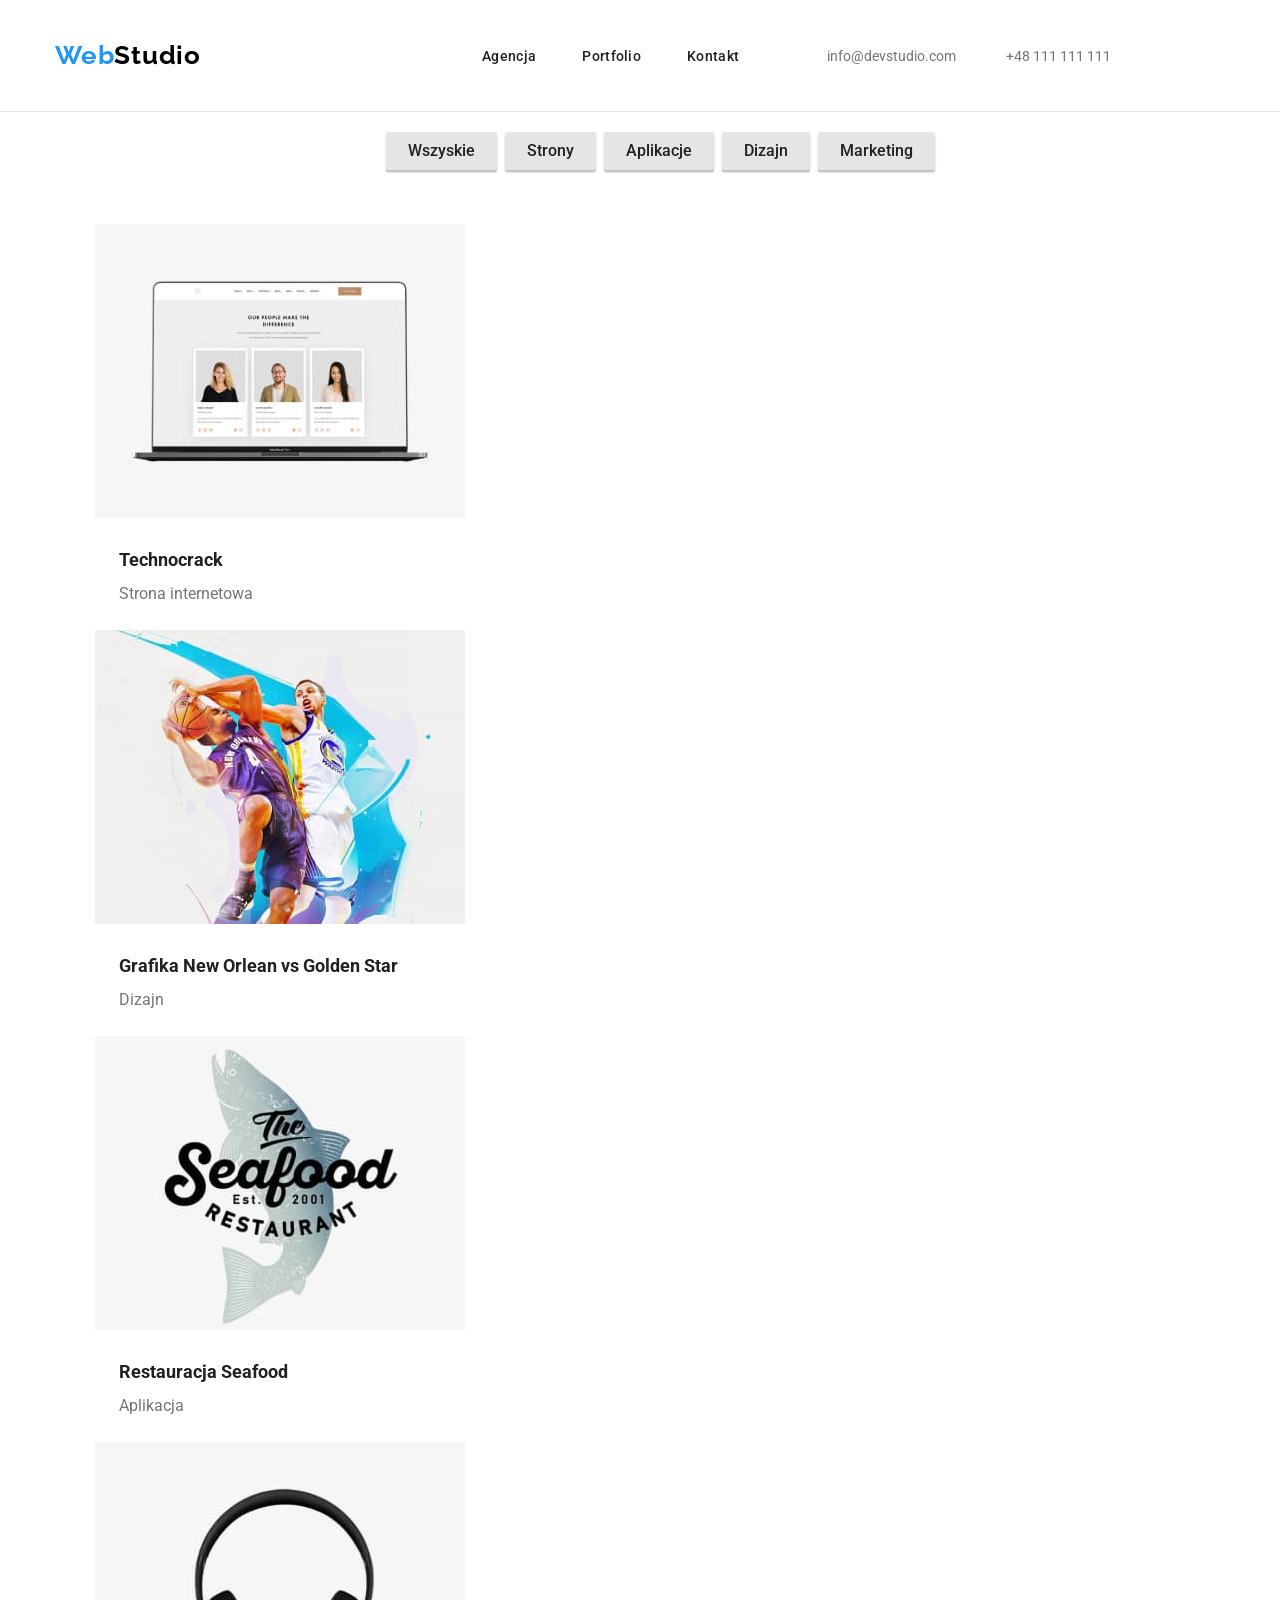
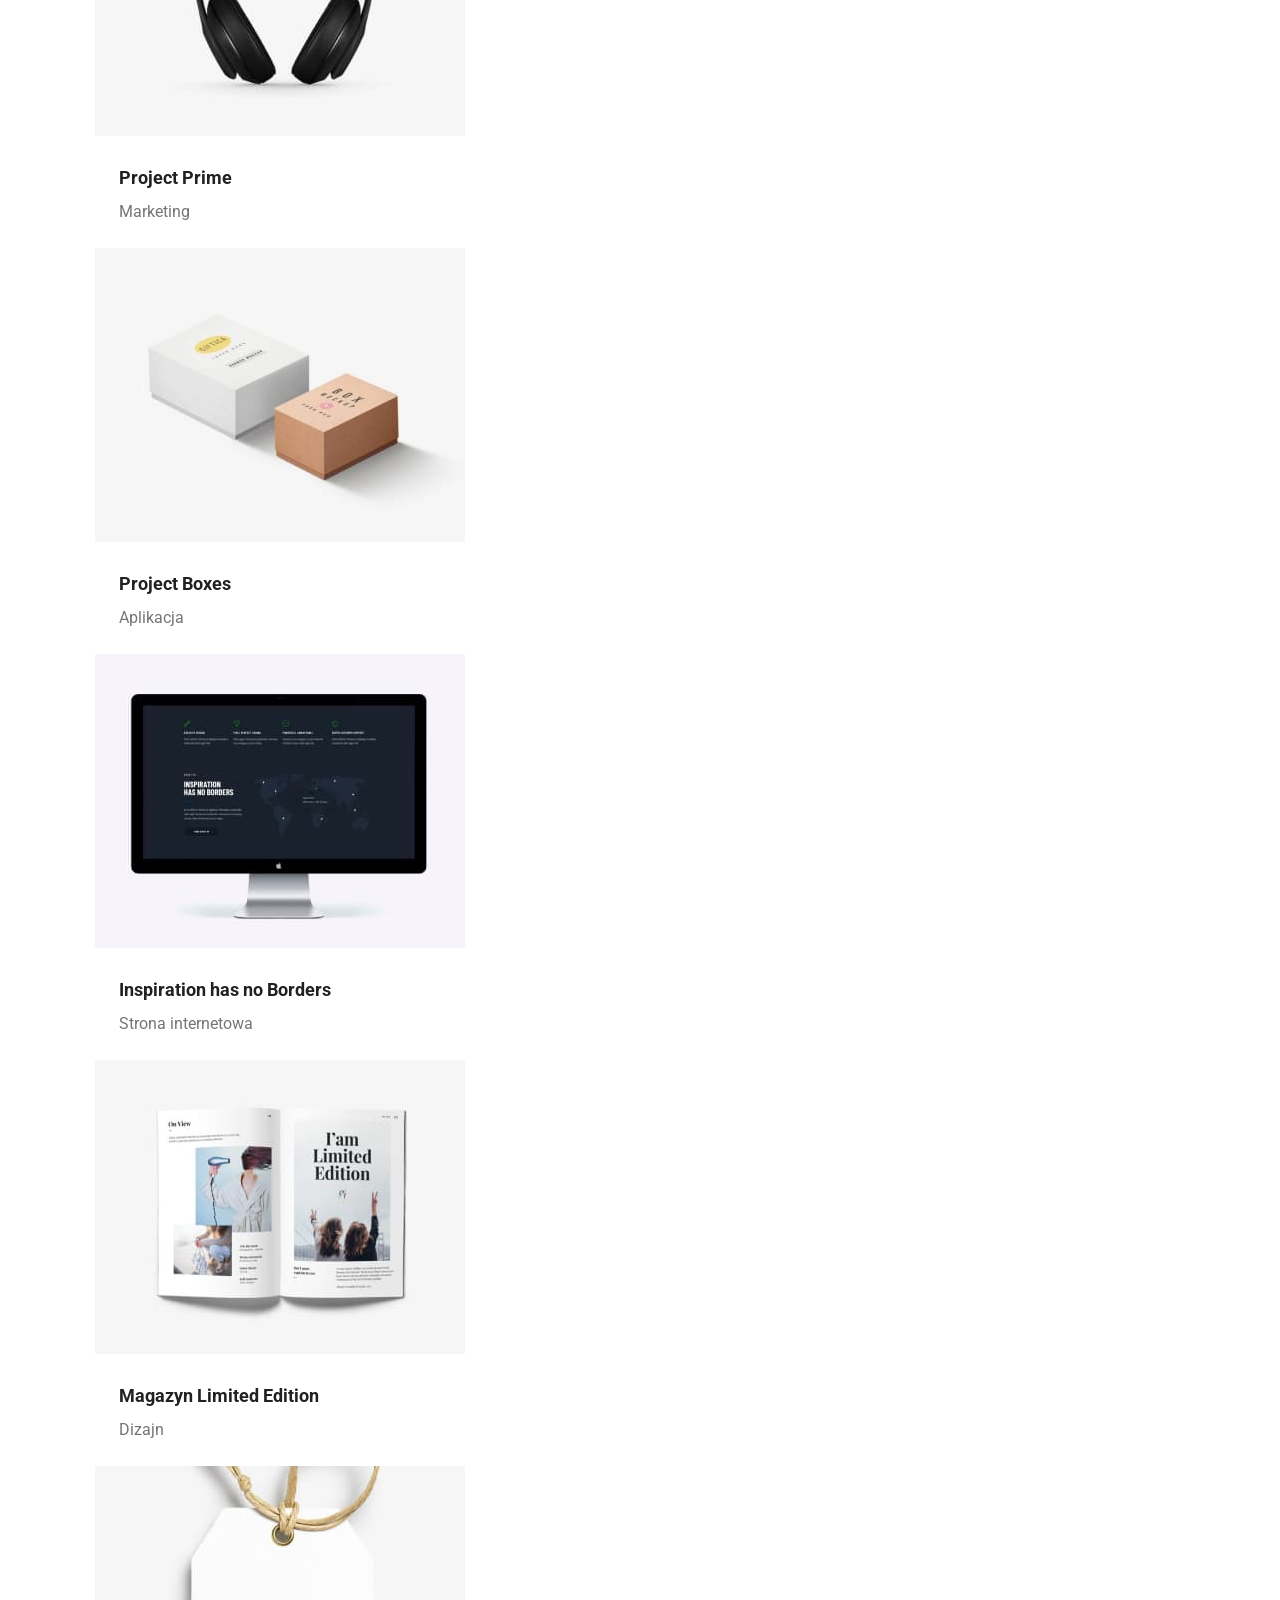
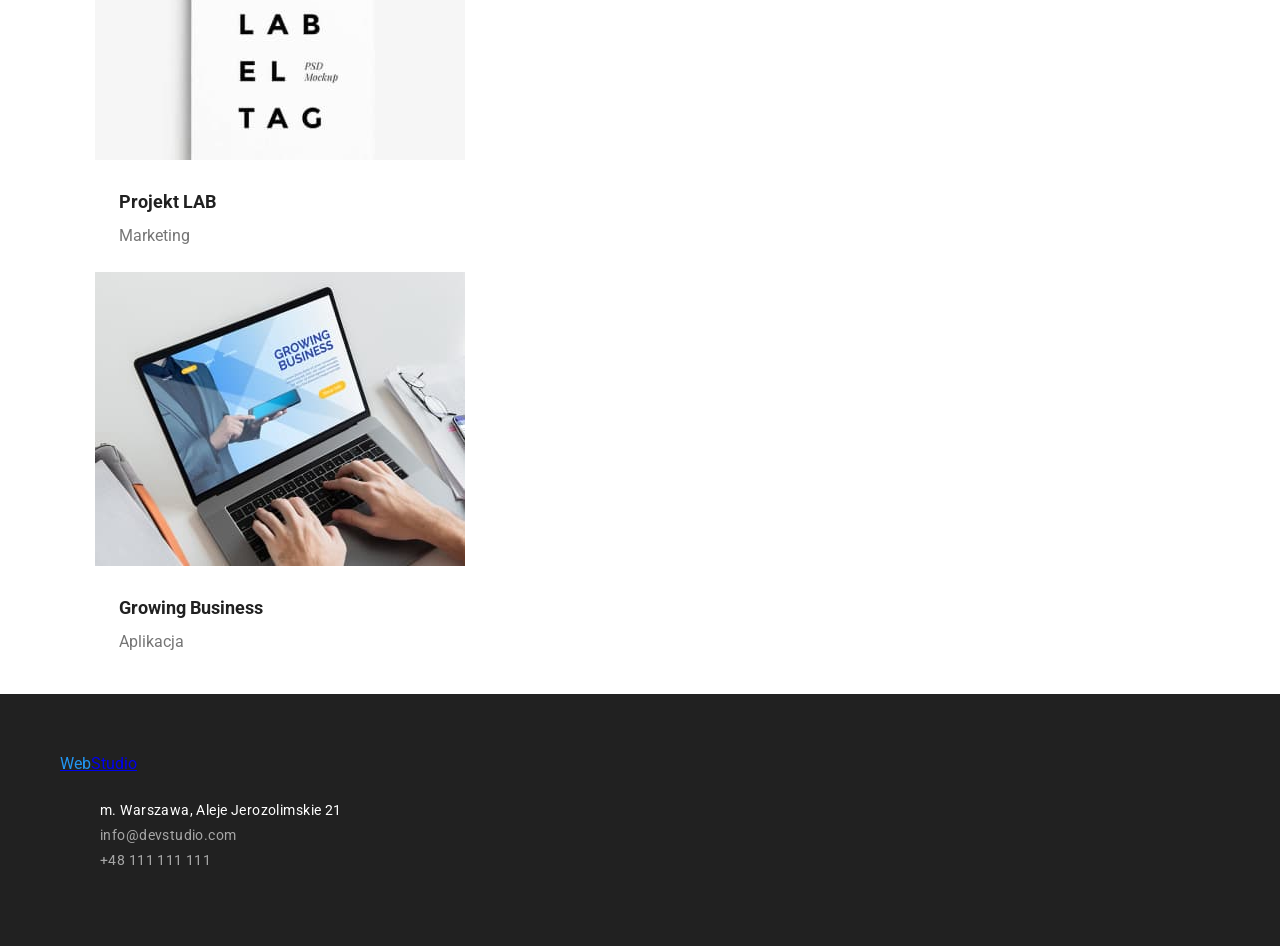
==== commit f74657a8: "esit section" ====
--- a/portfolio.html
+++ b/portfolio.html
@@ -69,30 +69,30 @@
 
       <section class="container">
         <ul class="Function-list">
-          <li>
-            <figure>
+          <li class="function-list-item">
+            <figure class="figure">
               <img
                 src="./images/website.jpg"
                 alt="Technocrack"
                 width="370"
                 height="294"
               />
-              <figcaption>
+              <figcaption class="figcaption-portfolio">
                 <strong class="image-description">Technocrack</strong
                 ><br /><span class="function">Strona internetowa</span>
               </figcaption>
             </figure>
           </li>
 
-          <li>
-            <figure>
+          <li class="function-list-item">
+            <figure class="figure">
               <img
                 src="./images/dizajn.jpg"
                 alt="Grafika New Orlean vs Golden Star"
                 width="370"
                 height="294"
               />
-              <figcaption>
+              <figcaption class="figcaption-portfolio">
                 <strong class="image-description"
                   >Grafika New Orlean vs Golden Star</strong
                 ><br /><span class="function">Dizajn</span>
@@ -100,60 +100,60 @@
             </figure>
           </li>
 
-          <li>
-            <figure>
+          <li class="function-list-item">
+            <figure class="figure">
               <img
                 src="./images/seafood.jpg"
                 alt="Restauracja Seafood"
                 width="370"
                 height="294"
               />
-              <figcaption>
+              <figcaption class="figcaption-portfolio">
                 <strong class="image-description">Restauracja Seafood</strong
                 ><br /><span class="function">Aplikacja</span>
               </figcaption>
             </figure>
           </li>
 
-          <li>
-            <figure>
+          <li class="function-list-item">
+            <figure class="figure">
               <img
                 src="./images/headphones.jpg"
                 alt="Project Prime"
                 width="370"
                 height="294"
               />
-              <figcaption>
+              <figcaption class="figcaption-portfolio">
                 <strong class="image-description">Project Prime</strong
                 ><br /><span class="function">Marketing</span>
               </figcaption>
             </figure>
           </li>
 
-          <li>
-            <figure>
+          <li class="function-list-item">
+            <figure class="figure">
               <img
                 src="./images/boxes.jpg"
                 alt="Project Boxes"
                 width="370"
                 height="294"
               />
-              <figcaption>
+              <figcaption class="figcaption-portfolio">
                 <strong class="image-description">Project Boxes</strong
                 ><br /><span class="function">Aplikacja</span>
               </figcaption>
             </figure>
           </li>
 
-          <li>
-            <figure>
+          <li class="function-list-item">
+            <figure class="figure">
               <img
                 src="./images/monitor.jpg"
                 alt="Inspiration has no Borders"
                 width="370"
                 height="294"
               />
-              <figcaption>
+              <figcaption class="figcaption-portfolio">
                 <strong class="image-description"
                   >Inspiration has no Borders</strong
                 ><br /><span class="function">Strona internetowa</span>
@@ -161,15 +161,15 @@
             </figure>
           </li>
 
-          <li>
-            <figure>
+          <li class="function-list-item">
+            <figure class="figure">
               <img
                 src="./images/book.jpg"
                 alt="Magazyn Limited Edition"
                 width="370"
                 height="294"
               />
-              <figcaption>
+              <figcaption class="figcaption-portfolio">
                 <strong class="image-description"
                   >Magazyn Limited Edition</strong
                 ><br /><span class="function">Dizajn</span>
@@ -177,30 +177,30 @@
             </figure>
           </li>
 
-          <li>
-            <figure>
+          <li class="function-list-item">
+            <figure class="figure">
               <img
                 src="./images/label.jpg"
                 alt="Projekt LAB"
                 width="370"
                 height="294"
               />
-              <figcaption>
+              <figcaption class="figcaption-portfolio">
                 <strong class="image-description">Projekt LAB</strong
                 ><br /><span class="function">Marketing</span>
               </figcaption>
             </figure>
           </li>
 
-          <li>
-            <figure>
+          <li class="function-list-item">
+            <figure class="figure">
               <img
                 src="./images/business.jpg"
                 alt="Growing Business"
                 width="370"
                 height="294"
               />
-              <figcaption>
+              <figcaption class="figcaption-portfolio">
                 <strong class="image-description">Growing Business</strong
                 ><br /><span class="function">Aplikacja</span>
               </figcaption>
--- a/css/styles.css
+++ b/css/styles.css
@@ -114,7 +114,22 @@
 .main-button:focus {
   background-color: #e5e5e5;
   color: var(--light-blue);
-
+}
+.menu-button {
+color: var(--carbon);
+font-size: 16px;
+background-color: #f5f4fa;
+font-family: inherit;
+font-weight: 500;
+cursor: pointer;
+border: none;
+line-height: 1.62;
+border-radius: 5%;
+padding: 6px 22px;
+box-shadow: 0px 3px 1px rgba(0, 0, 0, 0.1),
+  0px 1px 2px rgba(0, 0, 0, 0.08),
+  0px 2px 2px rgba(0, 0, 0, 0.12);
+border-radius: 4%;
 }
 .lorem-ipsum {
 margin-bottom: -94px;
@@ -299,4 +314,30 @@
 .header .container{
   display: flex;
   align-items: center;
-}+}
+.function-list {
+  display: flex;
+  list-style-type: none;
+  flex-wrap: wrap;
+  padding: 0;
+  margin: 0;
+  gap: 30px;
+}
+.function-list-item {
+display: flex;
+background-color: var(--white);
+}
+.botton-list {
+  display: flex;
+  list-style: none;
+  justify-content: center;
+  margin-bottom: 50px;
+}
+.botton-list-item {
+  display: inline-flex;
+  padding: 4px;
+}
+.figcaption-portfolio {
+  border-bottom: 1px solid var(--border-image);
+  padding: 20px 24px;
+}
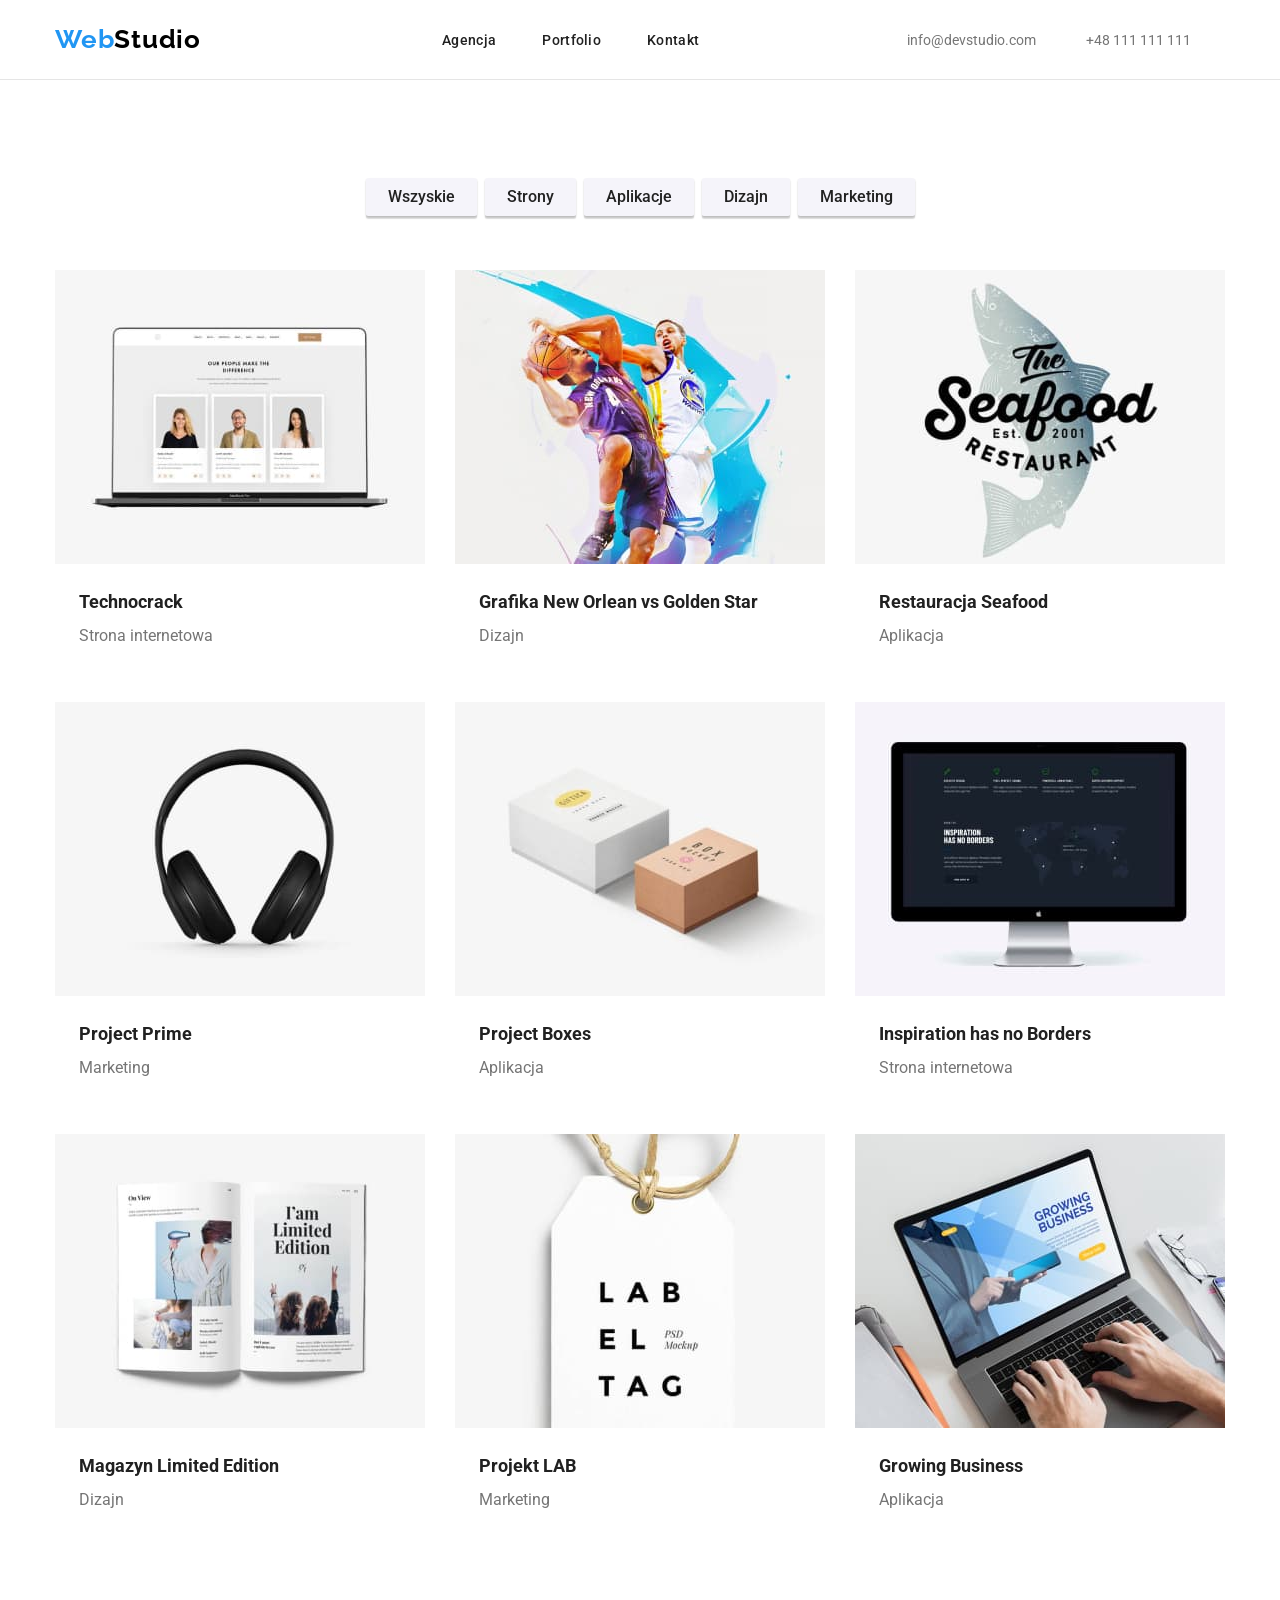
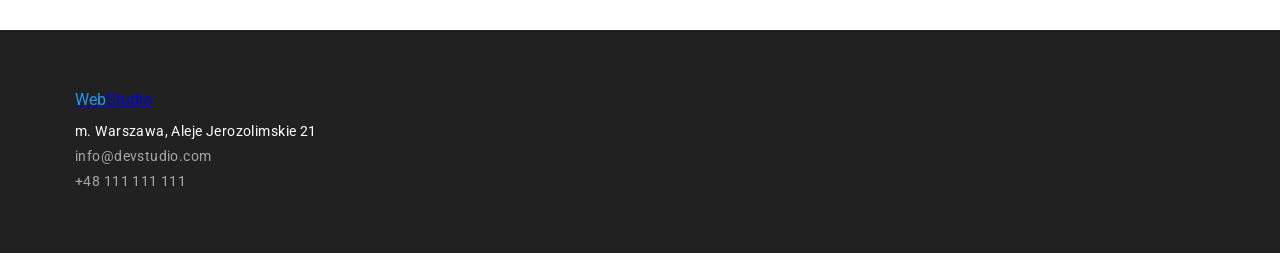
==== commit fae94f5b: "correction" ====
--- a/portfolio.html
+++ b/portfolio.html
@@ -46,7 +46,7 @@
       </div>
     </header>
 
-    <main>
+    <main class="section">
       <div class="container">
         <ul class="botton-list">
           <li class="botton-list-item">
@@ -68,10 +68,11 @@
       </div>
 
       <section class="container">
-        <ul class="Function-list">
-          <li class="function-list-item">
-            <figure class="figure">
-              <img
+        <ul class="function-list">
+          <li class="function-list-item">
+            <figure class="figure">
+              <img
+                class="image-format"
                 src="./images/website.jpg"
                 alt="Technocrack"
                 width="370"
@@ -87,6 +88,7 @@
           <li class="function-list-item">
             <figure class="figure">
               <img
+                class="image-format"
                 src="./images/dizajn.jpg"
                 alt="Grafika New Orlean vs Golden Star"
                 width="370"
@@ -103,6 +105,7 @@
           <li class="function-list-item">
             <figure class="figure">
               <img
+                class="image-format"
                 src="./images/seafood.jpg"
                 alt="Restauracja Seafood"
                 width="370"
@@ -118,6 +121,7 @@
           <li class="function-list-item">
             <figure class="figure">
               <img
+                class="image-format"
                 src="./images/headphones.jpg"
                 alt="Project Prime"
                 width="370"
@@ -133,6 +137,7 @@
           <li class="function-list-item">
             <figure class="figure">
               <img
+                class="image-format"
                 src="./images/boxes.jpg"
                 alt="Project Boxes"
                 width="370"
@@ -148,6 +153,7 @@
           <li class="function-list-item">
             <figure class="figure">
               <img
+                class="image-format"
                 src="./images/monitor.jpg"
                 alt="Inspiration has no Borders"
                 width="370"
@@ -164,6 +170,7 @@
           <li class="function-list-item">
             <figure class="figure">
               <img
+                class="image-format"
                 src="./images/book.jpg"
                 alt="Magazyn Limited Edition"
                 width="370"
@@ -180,6 +187,7 @@
           <li class="function-list-item">
             <figure class="figure">
               <img
+                class="image-format"
                 src="./images/label.jpg"
                 alt="Projekt LAB"
                 width="370"
@@ -195,6 +203,7 @@
           <li class="function-list-item">
             <figure class="figure">
               <img
+                class="image-format"
                 src="./images/business.jpg"
                 alt="Growing Business"
                 width="370"
@@ -211,25 +220,25 @@
     </main>
 
     <footer class="footer">
-      <a class="footer-logo" href="index.html"
-        ><span class="web">Web</span>Studio</a
-      >
-      <address class="address">
-        <ul class="contact-list">
-          <li>
-            <span class="warsow">m. Warszawa, Aleje Jerozolimskie 21</span>
-          </li>
-          <li>
-            <a class="contact-link" href="mailto:info@devstudio.com"
-              >info@devstudio.com</a
-            >
-          </li>
-
-          <li>
-            <a class="contact-link" href="tel:+48111111111">+48 111 111 111</a>
-          </li>
-        </ul>
-      </address>
+      <div class="container">
+        <a class="footer-logo" href="/"><span class="web">Web</span>Studio</a>
+        <address class="address">
+          <ul class="contact-list">
+            <li>m. Warszawa, Aleje Jerozolimskie 21</li>
+            <li>
+              <a class="contact-link" href="mailto:info@devstudio.com"
+                >info@devstudio.com</a
+              >
+            </li>
+
+            <li>
+              <a class="contact-link" href="tel:+48111111111"
+                >+48 111 111 111</a
+              >
+            </li>
+          </ul>
+        </address>
+      </div>
     </footer>
   </body>
 </html>
--- a/css/styles.css
+++ b/css/styles.css
@@ -9,9 +9,21 @@
 body {
   background-color: var(--white);
   font-family: "Roboto", "Raleway", sans-serif;
-  color: var(--color);
+  color: var(--carbon);
   margin: 0;
 }
+h1,h2,h3,h4,h5,h6 {
+  margin: 0;
+}
+ul {
+  margin: 0;
+  padding: 0;
+}
+p {
+  padding: 0;
+}
+
+
 .main-title-section {
 background-color: #2f303a;
 text-align: center;
@@ -78,12 +90,12 @@
 }
 .kontakt-list {
   display: flex;
-  /*margin-left: 280px;*/
+  margin-left: 160px;  
 }
 .kontakt-list-item{
   list-style: none;
   padding: 30px 25px;
-}
+  }
 .kontakt:hover  {
   color: var(--light-blue);
 }
@@ -134,6 +146,7 @@
 .lorem-ipsum {
 margin-bottom: -94px;
 }
+.lorem-ipsum
 .lorem-ipsum-list {
 display: flex;
 flex-wrap: nowrap;
@@ -142,8 +155,8 @@
 
 }
 .lorem-ipsum-item {
-list-style: none;
-  letter-spacing: 0.03em;
+list-style-type: none;
+letter-spacing: 0.03em;
 }
 
 .image-list {
@@ -185,8 +198,12 @@
 gap:30px;
 flex-wrap: nowrap;
 }
+.image-format {
+  display: block;
+}
+
 .figure {
-  margin: 0;
+  margin: 0%;
   padding: 0;
   }
 .figcaption {
@@ -210,7 +227,7 @@
 .size-small {
   font-weight: 700;
   font-size: 16px;
-  line-height: 1.17px;
+  line-height: 1.17;
   text-transform: uppercase;
 }
 .size-medium {
@@ -247,28 +264,8 @@
   letter-spacing: 0.03em;
   line-height: 24px;
 }
-.warsow {
-  font-style: normal;
-  font-family: "Roboto";
-  font-style: normal;
-  font-weight: 400;
-  font-size: 14px;
-  line-height: 24px;
-  letter-spacing: 0.03em;
-  color: #ffffff;
-}
-.menu-button {
-  font-family: "Roboto", sans-serif;
-  font-style: normal;
-  font-weight: 500;
-  font-size: 16px;
-  line-height: 26px;
-  border: none;
-  cursor: pointer;
-  color: #212121;
-  background-color: var(--border-color);
-}
-.menu-button:hover,
+
+.menu-button:hover
 .menu-button:focus {
   background-color: #2196f3;
   color: #ffffff;
@@ -307,6 +304,10 @@
   margin:0 auto;
   max-width: 1200px;
   }
+.section {
+  padding-top: 94px;
+  padding-bottom: 94px;
+}
 
 .header {
   border-bottom: 1px solid var(--border-color);
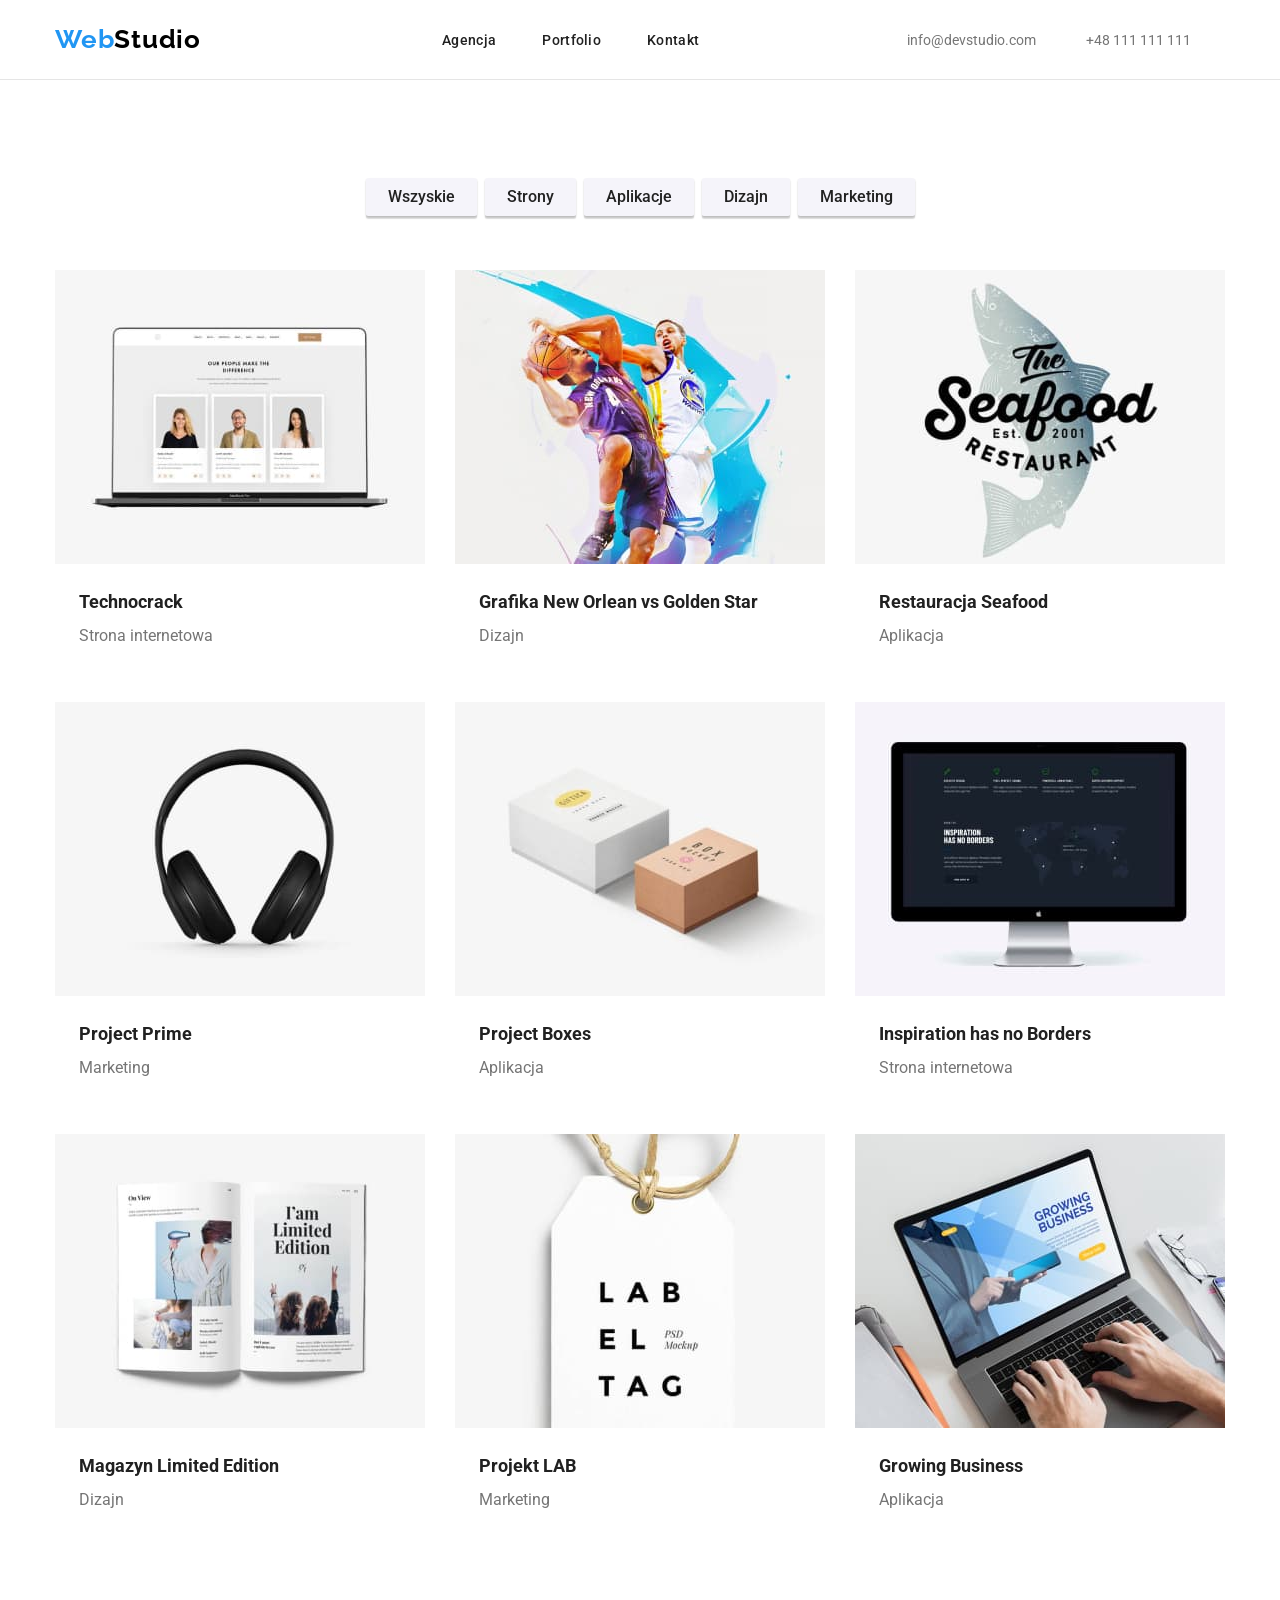
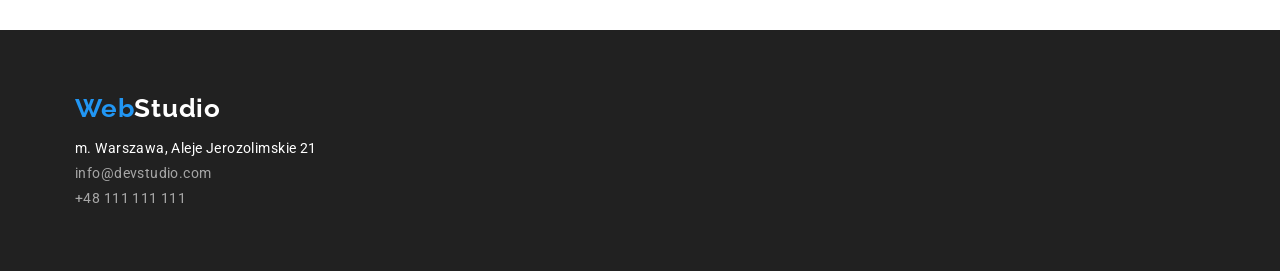
==== commit f2eb25fc: "last correction" ====
--- a/portfolio.html
+++ b/portfolio.html
@@ -16,17 +16,17 @@
   <body>
     <header class="header">
       <div class="container">
-        <a href="/" class="logo"><span class="web">Web</span>Studio</a>
+        <a href="index.html" class="logo"><span class="web">Web</span>Studio</a>
         <nav class="navigation">
           <ul class="navigation-list">
             <li class="navigation-list-item">
-              <a href="index.html" class="navigation-link">Agencja</a>
+              <a href="#" class="navigation-link">Agencja</a>
             </li>
             <li class="navigation-list-item">
               <a href="portfolio.html" class="navigation-link">Portfolio</a>
             </li>
             <li class="navigation-list-item">
-              <a href="/" class="navigation-link">Kontakt</a>
+              <a href="#" class="navigation-link">Kontakt</a>
             </li>
           </ul>
         </nav>
@@ -221,7 +221,7 @@
 
     <footer class="footer">
       <div class="container">
-        <a class="footer-logo" href="/"><span class="web">Web</span>Studio</a>
+        <a class="logo-footer" href="index.html"><span class="web">Web</span>Studio</a>
         <address class="address">
           <ul class="contact-list">
             <li>m. Warszawa, Aleje Jerozolimskie 21</li>
--- a/css/styles.css
+++ b/css/styles.css
@@ -265,11 +265,13 @@
   line-height: 24px;
 }
 
-.menu-button:hover
+.menu-button:hover {
+  background-color: var(--light-blue);
+  color: var(--white);
+}
 .menu-button:focus {
   background-color: #2196f3;
   color: #ffffff;
-  border: none;
 }
 .contact-link:hover{
   color: var(--light-blue);
